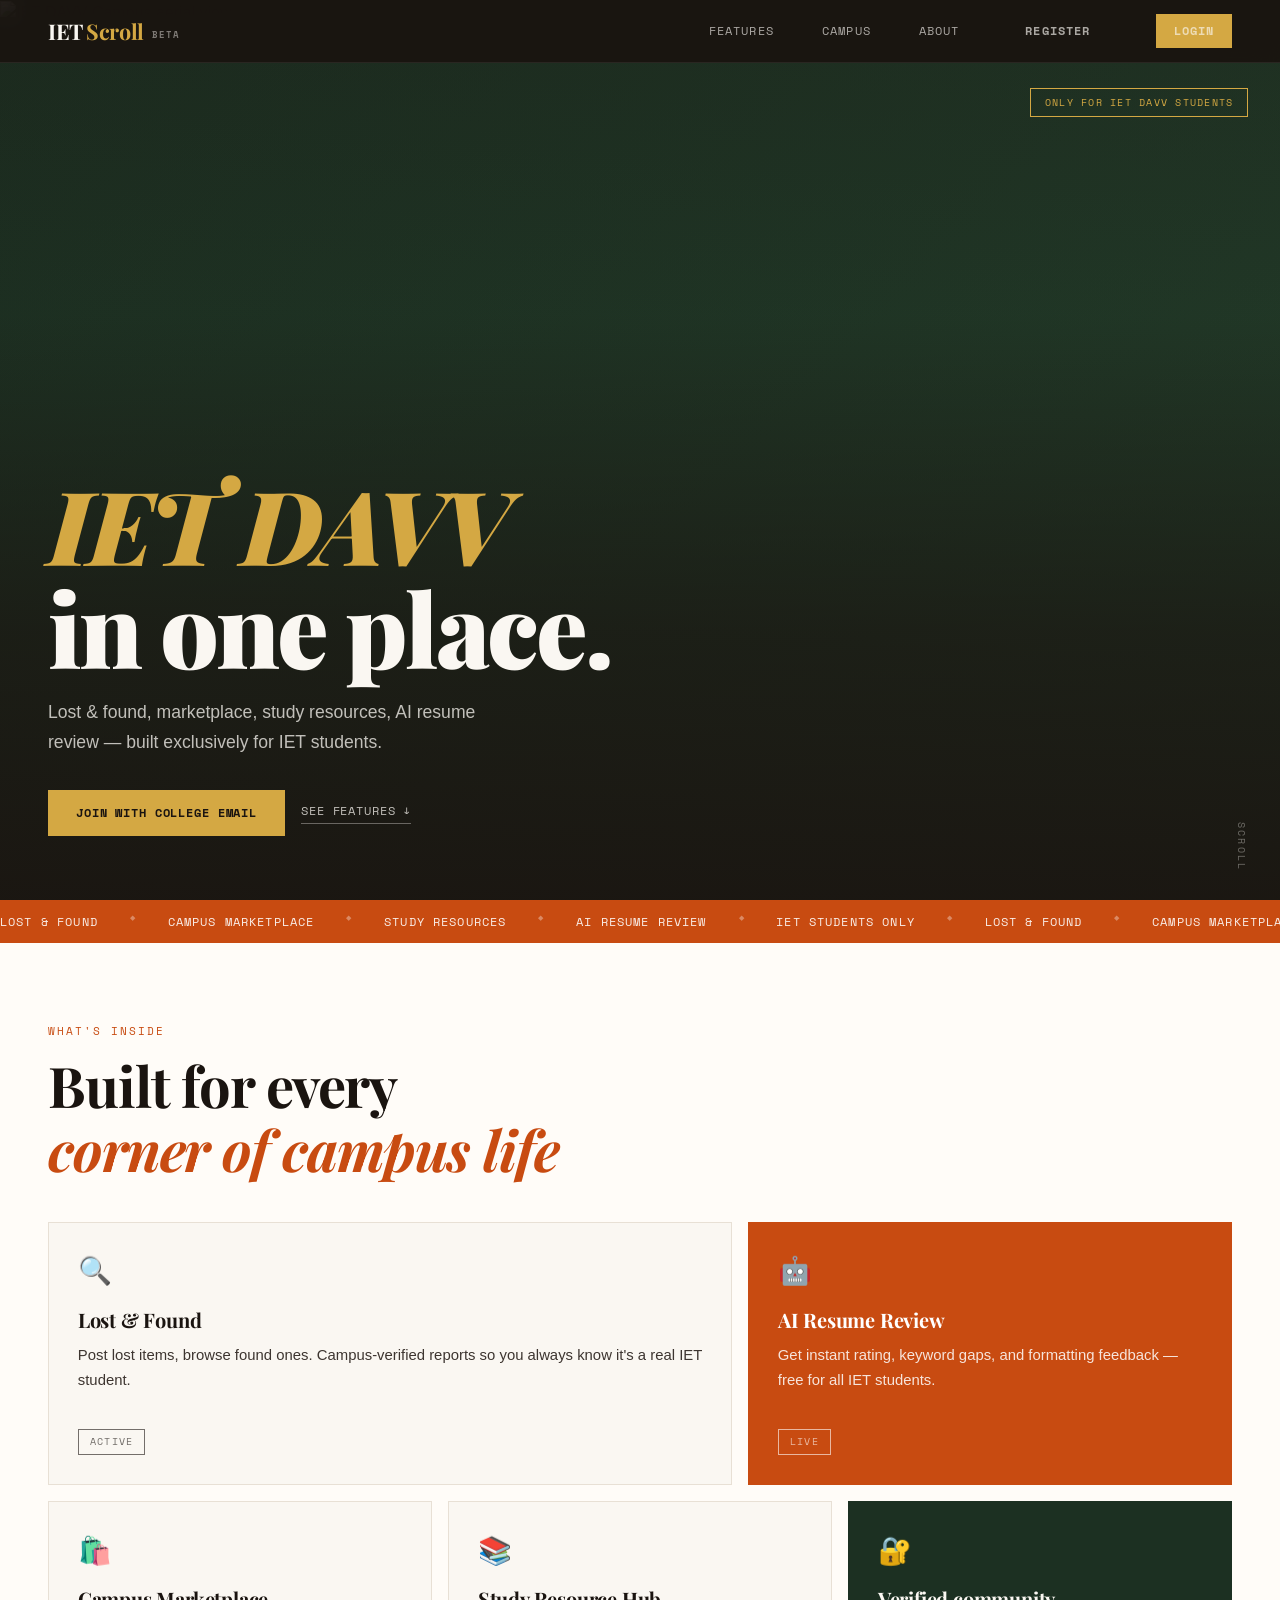
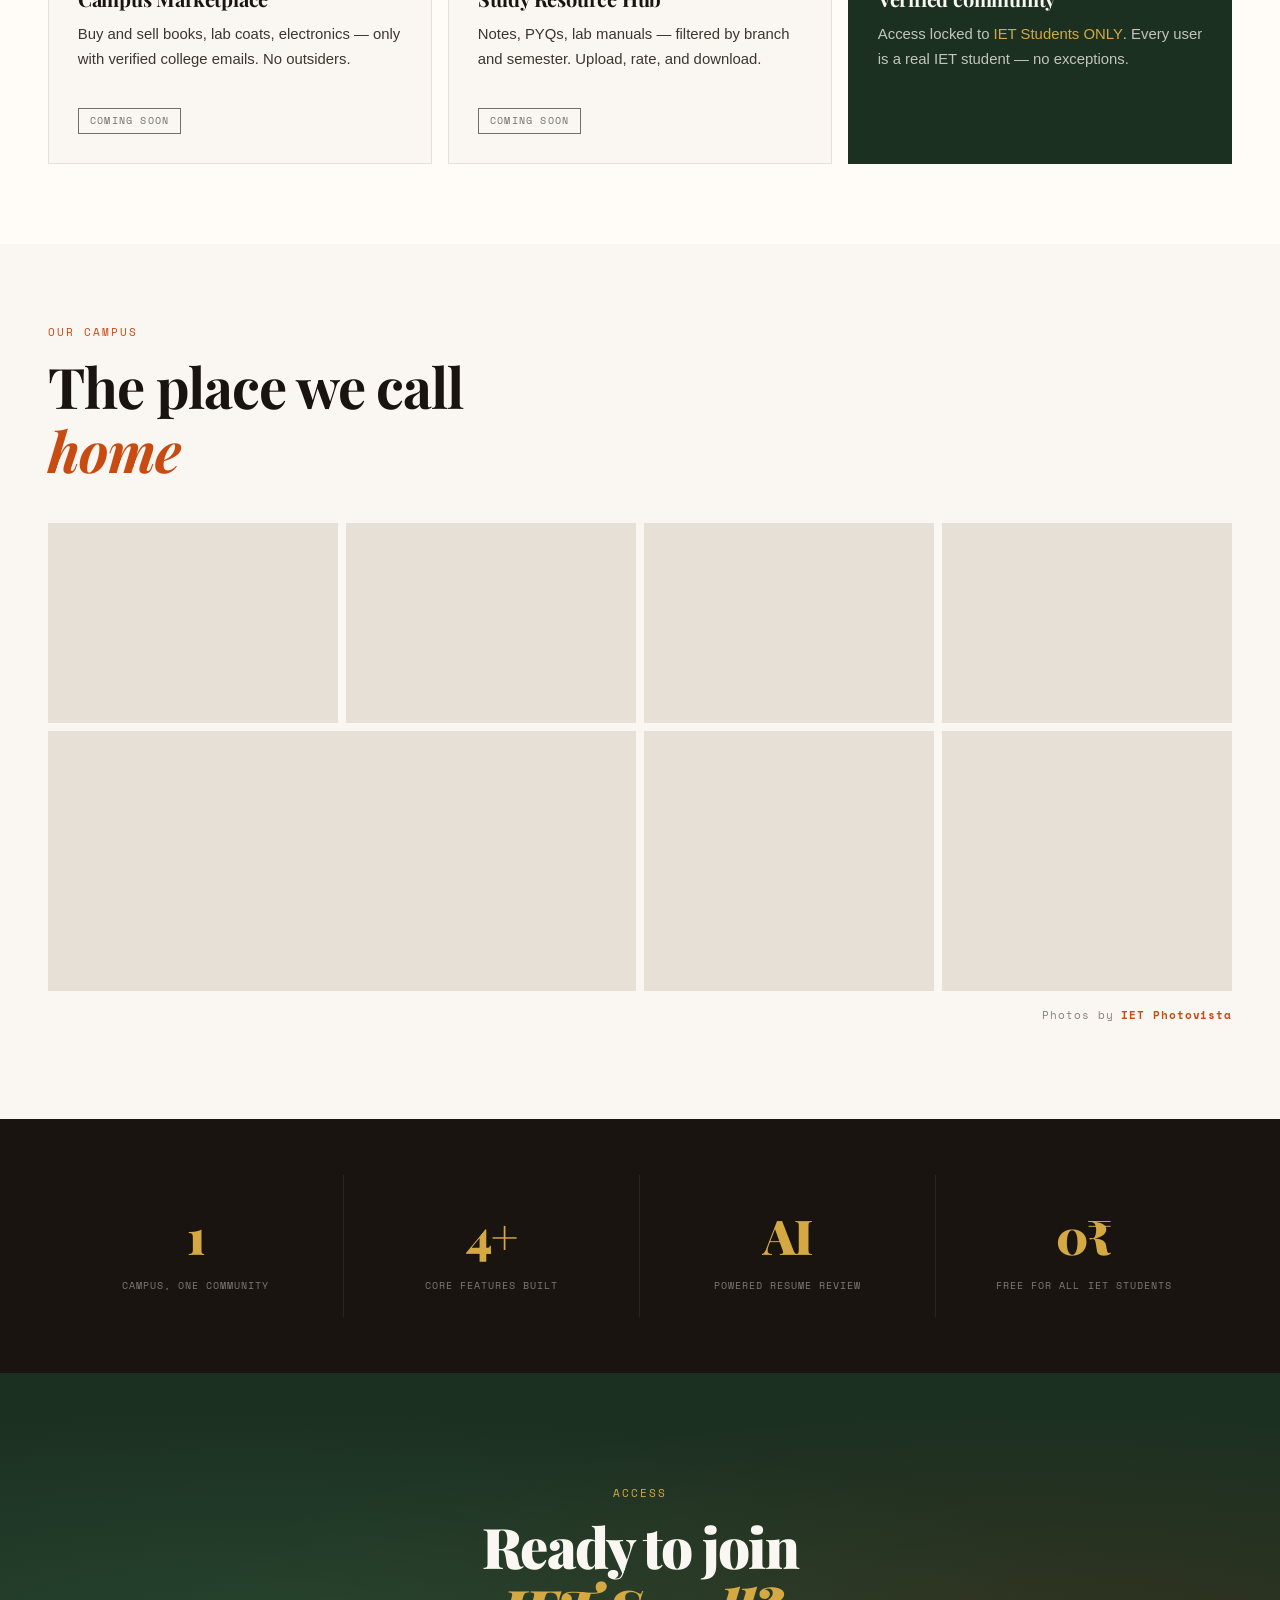
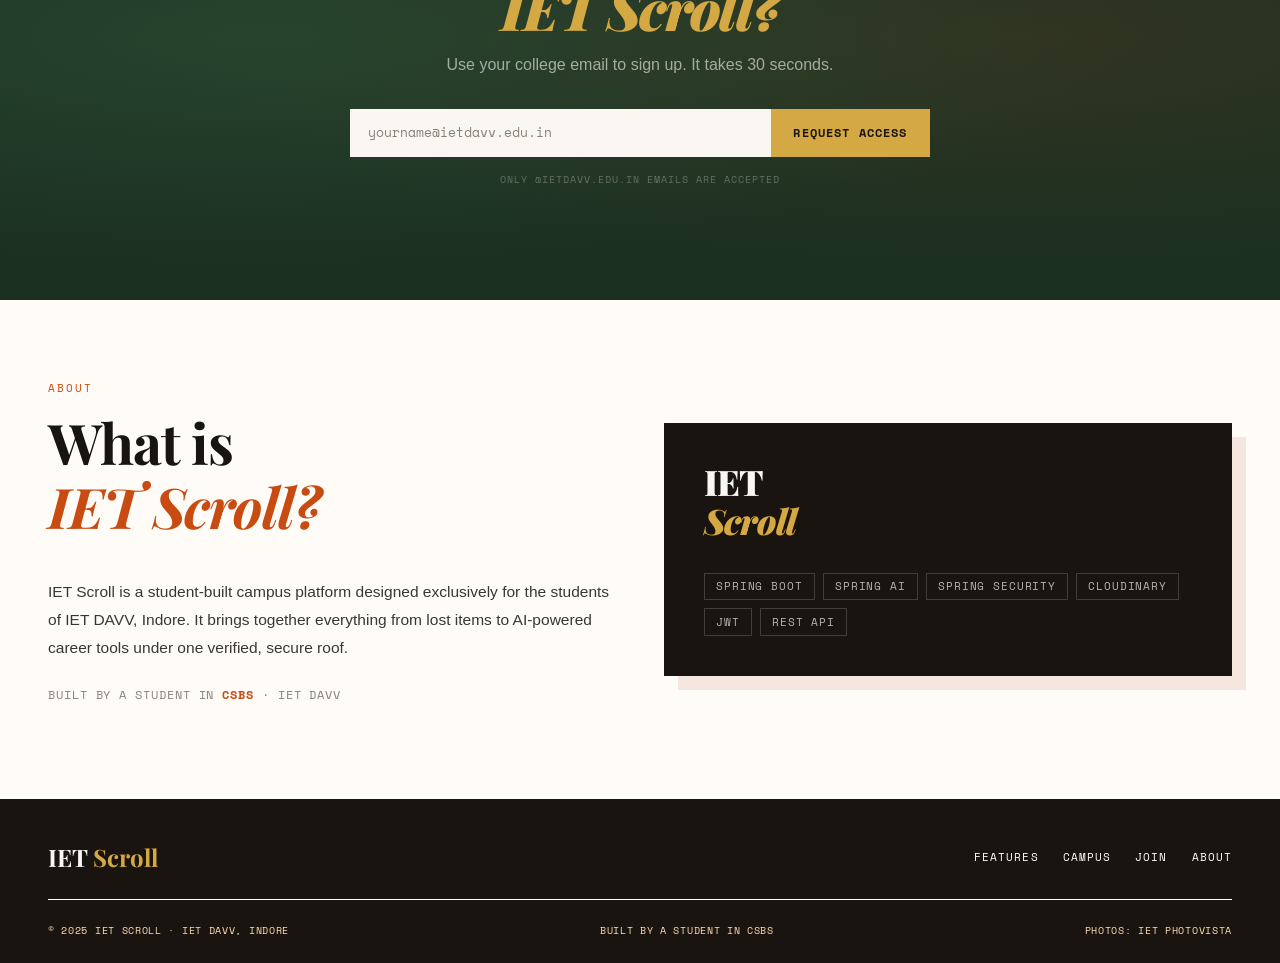
==== src/main/resources/static/index.html @ df271991 "html css added along with couple of features for lost item" ====
<!DOCTYPE html>
<html lang="en">

<head>
	<meta charset="UTF-8" />
	<meta name="viewport" content="width=device-width, initial-scale=1.0" />
	<title>IET Scroll — IET DAVV</title>
	<link href="https://cdn.jsdelivr.net/npm/bootstrap@5.3.3/dist/css/bootstrap.min.css" rel="stylesheet" />
	<link rel="stylesheet" href="style.css" />
	<link
		href="https://fonts.googleapis.com/css2?family=Playfair+Display:ital,wght@0,400;0,700;0,900;1,400&family=DM+Sans:wght@300;400;500&family=Space+Mono:wght@400;700&display=swap"
		rel="stylesheet" />
</head>

<body>

	<!-- NAV -->
	<nav class="main-nav navbar navbar-expand-lg fixed-top">
		<div class="container-fluid px-3 px-md-5">

			<div class="main-nav-logo">IET <span>Scroll</span> <small>BETA</small></div>

			<button class="navbar-toggler main-nav-toggler ms-auto" type="button" data-bs-toggle="collapse"
				data-bs-target="#navMenu" aria-expanded="false" aria-label="Toggle navigation">
				<span></span><span></span><span></span>
			</button>

			<div class="collapse navbar-collapse" id="navMenu">
				<div
					class="main-nav-links ms-auto d-flex flex-column flex-lg-row align-items-start align-items-lg-center gap-3 gap-lg-5 py-3 py-lg-0">
					<a href="#features">Features</a>
					<a href="#campus">Campus</a>
					<a href="#about">About</a>
					<a href="register.html" target="_blank" class="main-nav-cta-signup mt-2 mt-lg-0">Register</a>
					<a href="login.html" target="_self" class="main-nav-cta-login mt-2 mt-lg-0">Login</a>
				</div>
			</div>

		</div>
	</nav>

	<!-- HERO -->
	<section class="hero-section">
		<div class="hero-bg">
			<img src="https://res.cloudinary.com/dh62nngtk/image/upload/v1775990291/WhatsApp_Image_2026-04-12_at_4.02.53_PM_nr5lwj.jpg"
				alt="IET DAVV Campus aerial view" class="hero-bg-img" />
			<div class="hero-overlay"></div>
		</div>

		<div class="hero-badge d-none d-md-flex">Only for IET DAVV Students</div>

		<div class="container-fluid px-3 px-md-5 hero-inner">
			<div class="row">
				<div class="col-12 col-lg-9 col-xl-7">
					<div class="hero-badge-mobile d-flex d-md-none mb-3">IET DAVV Student</div>
					<h1 class="hero-title">
						<em>IET DAVV</em><br />
						in one place.
					</h1>
					<p class="hero-sub">Lost &amp; found, marketplace, study resources, AI resume review — built
						exclusively for IET students.</p>
					<div class="hero-actions d-flex flex-wrap gap-3">
						<a href="#join" class="btn-primary-custom">Join with college email</a>
						<a href="#features" class="btn-ghost-custom">See features ↓</a>
					</div>
				</div>
			</div>
		</div>

		<div class="hero-scroll-hint d-none d-lg-block">scroll</div>
	</section>

	<!-- MARQUEE -->
	<div class="marquee-wrap">
		<div class="marquee-track">
			<span>Lost &amp; Found</span><span class="dot">◆</span>
			<span>Campus Marketplace</span><span class="dot">◆</span>
			<span>Study Resources</span><span class="dot">◆</span>
			<span>AI Resume Review</span><span class="dot">◆</span>
			<span>IET Students ONLY</span><span class="dot">◆</span>
			<span>Lost &amp; Found</span><span class="dot">◆</span>
			<span>Campus Marketplace</span><span class="dot">◆</span>
			<span>Study Resources</span><span class="dot">◆</span>
			<span>AI Resume Review</span><span class="dot">◆</span>
			<span>IET Students ONLY</span><span class="dot">◆</span>
		</div>
	</div>

	<!-- FEATURES -->
	<section class="features-section" id="features">
		<div class="container-fluid px-3 px-md-5">
			<div class="section-label">What's inside</div>
			<h2 class="section-title">Built for every<br /><em>corner of campus life</em></h2>

			<div class="row g-3">

				<div class="col-12 col-md-7">
					<div class="feat-card h-100">
						<div class="feat-icon">🔍</div>
						<h3>Lost &amp; Found</h3>
						<p>Post lost items, browse found ones. Campus-verified reports so you always know it's a real
							IET student.</p>
						<div class="feat-tag">Active</div>
					</div>
				</div>

				<div class="col-12 col-md-5">
					<div class="feat-card feat-accent h-100">
						<div class="feat-icon">🤖</div>
						<h3>AI Resume Review</h3>
						<p>Get instant rating, keyword gaps, and formatting feedback — free for all IET students.</p>
						<div class="feat-tag">Live</div>
					</div>
				</div>

				<div class="col-12 col-sm-6 col-lg-4">
					<div class="feat-card h-100">
						<div class="feat-icon">🛍️</div>
						<h3>Campus Marketplace</h3>
						<p>Buy and sell books, lab coats, electronics — only with verified college emails. No outsiders.
						</p>
						<div class="feat-tag">Coming soon</div>
					</div>
				</div>

				<div class="col-12 col-sm-6 col-lg-4">
					<div class="feat-card h-100">
						<div class="feat-icon">📚</div>
						<h3>Study Resource Hub</h3>
						<p>Notes, PYQs, lab manuals — filtered by branch and semester. Upload, rate, and download.</p>
						<div class="feat-tag">Coming soon</div>
					</div>
				</div>

				<div class="col-12 col-lg-4">
					<div class="feat-card feat-dark h-100">
						<div class="feat-icon">🔐</div>
						<h3>Verified community</h3>
						<p>Access locked to <strong>IET Students ONLY</strong>. Every user is a real IET student — no
							exceptions.</p>
					</div>
				</div>

			</div>
		</div>
	</section>

	<section class="campus-section" id="campus">
		<div class="container-fluid px-3 px-md-5">
			<div class="section-label">Our campus</div>
			<h2 class="section-title">The place we call<br /><em>home</em></h2>

			<div class="row g-2">
				<div class="col-6 col-md-3">
					<div class="campus-img"
						style="background-image: url('https://res.cloudinary.com/dh62nngtk/image/upload/v1775990292/WhatsApp_Image_2026-04-12_at_4.02.54_PM_1_ze7ak6.jpg');">
					</div>
				</div>
				<div class="col-6 col-md-3">
					<div class="campus-img"
						style="background-image: url('https://res.cloudinary.com/dh62nngtk/image/upload/v1775990284/WhatsApp_Image_2026-04-08_at_11.43.15_PM_2_n2kllp.jpg');">
					</div>
				</div>
				<div class="col-6 col-md-3">
					<div class="campus-img"
						style="background-image: url('https://res.cloudinary.com/dh62nngtk/image/upload/v1775990279/WhatsApp_Image_2026-04-08_at_11.43.12_PM_bpvj3o.jpg');">
					</div>
				</div>
				<div class="col-6 col-md-3">
					<div class="campus-img"
						style="background-image: url('https://res.cloudinary.com/dh62nngtk/image/upload/v1775990287/WhatsApp_Image_2026-04-12_at_4.00.59_PM_meii9u.jpg');">
					</div>
				</div>
				<div class="col-12 col-md-6">
					<div class="campus-img campus-tall"
						style="background-image: url('https://res.cloudinary.com/dh62nngtk/image/upload/v1775990293/WhatsApp_Image_2026-04-12_at_4.02.54_PM_yiaz7s.jpg');">
					</div>
				</div>
				<div class="col-6 col-md-3">
					<div class="campus-img campus-tall"
						style="background-image: url('https://res.cloudinary.com/dh62nngtk/image/upload/v1775990282/WhatsApp_Image_2026-04-08_at_11.43.14_PM_3_ajiazb.jpg');">
					</div>
				</div>
				<div class="col-6 col-md-3">
					<div class="campus-img campus-tall"
						style="background-image: url('https://res.cloudinary.com/dh62nngtk/image/upload/v1775990286/WhatsApp_Image_2026-04-08_at_11.43.15_PM_1_yrylu4.jpg');">
					</div>
				</div>
			</div>

			<p class="campus-credit mt-3">Photos by <strong>IET Photovista</strong></p>
		</div>
	</section>

	<!-- STATS -->
	<section class="stats-section">
		<div class="container-fluid px-3 px-md-5">
			<div class="row g-0 text-center">
				<div class="col-6 col-md-3">
					<div class="stat-item">
						<div class="stat-num">1</div>
						<div class="stat-label">Campus, one community</div>
					</div>
				</div>
				<div class="col-6 col-md-3">
					<div class="stat-item">
						<div class="stat-num">4+</div>
						<div class="stat-label">Core features built</div>
					</div>
				</div>
				<div class="col-6 col-md-3">
					<div class="stat-item">
						<div class="stat-num">AI</div>
						<div class="stat-label">Powered resume review</div>
					</div>
				</div>
				<div class="col-6 col-md-3">
					<div class="stat-item">
						<div class="stat-num">0₹</div>
						<div class="stat-label">Free for all IET students</div>
					</div>
				</div>
			</div>
		</div>
	</section>

	<!-- JOIN CTA -->
	<section class="join-section" id="join">
		<div class="join-bg"></div>
		<div class="container-fluid px-3 px-md-5 position-relative" style="z-index:2;">
			<div class="row justify-content-center text-center">
				<div class="col-12 col-md-9 col-lg-6">
					<div class="section-label light">Access</div>
					<h2 class="join-title">Ready to join<br /><em>IET Scroll?</em></h2>
					<p class="join-sub">Use your college email to sign up. It takes 30 seconds.</p>
					<div class="join-form d-flex flex-column flex-sm-row">
						<input type="email" placeholder="yourname@ietdavv.edu.in" class="join-input" />
						<button type="button" class="join-btn">Request Access</button>
					</div>
					<span class="join-note d-block mt-3">Only @ietdavv.edu.in emails are accepted</span>
				</div>
			</div>
		</div>
	</section>

	<!-- ABOUT -->
	<section class="about-section" id="about">
		<div class="container-fluid px-3 px-md-5">
			<div class="row g-4 g-lg-5 align-items-center">

				<div class="col-12 col-lg-6">
					<div class="section-label">About</div>
					<h2 class="section-title">What is<br /><em>IET Scroll?</em></h2>
					<p class="about-para">IET Scroll is a student-built campus platform designed exclusively for the
						students of IET DAVV, Indore. It brings together everything from lost items to AI-powered career
						tools under one verified, secure roof.</p>
					<p class="about-credit-text">Built by a student in <strong>CSBS</strong> · IET DAVV</p>
				</div>

				<div class="col-12 col-lg-6">
					<div class="about-card-wrap">
						<div class="about-card-inner">
							<div class="about-logo-text">IET<br /><span>Scroll</span></div>
							<div class="about-stack">
								<span>Spring Boot</span>
								<span>Spring AI</span>
								<span>Spring Security</span>
								<span>Cloudinary</span>
								<span>JWT</span>
								<span>REST API</span>
							</div>
						</div>
					</div>
				</div>

			</div>
		</div>
	</section>

	<!-- FOOTER -->
	<footer class="site-footer">
		<div class="container-fluid px-3 px-md-5">
			<div
				class="footer-top d-flex flex-column flex-md-row justify-content-between align-items-start align-items-md-center gap-3 pb-4 mb-4">
				<div class="footer-logo-text">IET <span>Scroll</span></div>
				<div class="footer-links d-flex flex-wrap gap-3 gap-md-4">
					<a href="#features">Features</a>
					<a href="#campus">Campus</a>
					<a href="#join">Join</a>
					<a href="#about">About</a>
				</div>
			</div>
			<div class="footer-bottom d-flex flex-column flex-sm-row justify-content-between flex-wrap gap-2">
				<span>© 2025 IET Scroll · IET DAVV, Indore</span>
				<span>Built by a student in CSBS</span>
				<span>Photos: IET Photovista</span>
			</div>
		</div>
	</footer>

	<script src="https://cdn.jsdelivr.net/npm/bootstrap@5.3.3/dist/js/bootstrap.bundle.min.js"></script>
</body>

</html>
---- src/main/resources/static/style.css ----
:root {
  --cream:       #FAF7F2;
  --warm-white:  #FFFCF8;
  --ink:         #1A1410;
  --ink-soft:    #3D3530;
  --accent:      #C84B11;
  --accent-light:#F5E6DF;
  --accent-gold: #D4A843;
  --green-dark:  #1C3022;
  --green-mid:   #2E5438;
  --muted:       #8A7F78;
  --border:      #E8E0D5;

  --font-display: 'Playfair Display', Georgia, serif;
  --font-body:    'DM Sans', sans-serif;
  --font-mono:    'Space Mono', monospace;
}

*, *::before, *::after { box-sizing: border-box; margin: 0; padding: 0; }
html { scroll-behavior: smooth; }

body {
  font-family: var(--font-body);
  background: var(--cream);
  color: var(--ink);
  overflow-x: hidden;
}

.main-nav {
  background: rgba(26, 20, 16, 0.92) !important;
  backdrop-filter: blur(14px);
  border-bottom: 1px solid rgba(255,255,255,0.07);
  padding-top: 0.9rem;
  padding-bottom: 0.9rem;
}

.main-nav-logo {
  font-family: var(--font-display);
  font-size: 1.35rem;
  font-weight: 700;
  color: var(--cream);
  letter-spacing: -0.02em;
  white-space: nowrap;
}

.main-nav-logo span  { color: var(--accent-gold); }
.main-nav-logo small {
  font-family: var(--font-mono);
  font-size: 0.55rem;
  letter-spacing: 0.12em;
  color: rgba(250,247,242,0.45);
  vertical-align: middle;
  margin-left: 4px;
}

/* hamburger custom lines */
.main-nav-toggler {
  border: 1px solid rgba(255,255,255,0.25);
  padding: 6px 10px;
  background: transparent;
  display: flex;
  flex-direction: column;
  gap: 5px;
  cursor: pointer;
}
.main-nav-toggler span {
  display: block;
  width: 22px;
  height: 2px;
  background: var(--cream);
  border-radius: 2px;
}

.main-nav-links a {
  font-family: var(--font-mono);
  font-size: 0.72rem;
  letter-spacing: 0.1em;
  text-transform: uppercase;
  color: rgba(250,247,242,0.65);
  text-decoration: none;
  transition: color 0.2s;
}
.main-nav-links a:hover { color: var(--cream); }

.main-nav-cta-login {
  font-family: var(--font-mono);
  font-size: 0.72rem;
  font-weight: 700;
  letter-spacing: 0.08em;
  text-transform: uppercase;
  color:var(--green-dark) ;
  background: var(--accent-gold);
  padding: 0.5rem 1.1rem;
  text-decoration: none;
  transition: background 0.2s;
  white-space: nowrap;
}
.main-nav-cta-signup {
  font-family: var(--font-mono);
  font-size: 0.72rem;
  font-weight: 700;
  letter-spacing: 0.08em;
  text-transform: uppercase;
  color: var(--ink) ;
  padding: 0.5rem 1.1rem;
  text-decoration: none;
  transition: background 0.2s;
  white-space: nowrap;
}
.main-nav-cta:hover { background: #e8ba55; }

/* mobile nav dropdown bg */
@media (max-width: 991px) {
  .navbar-collapse {
    background: rgba(20, 15, 12, 0.97);
    padding: 0.5rem 1rem 1rem;
    border-top: 1px solid rgba(255,255,255,0.06);
    margin-top: 0.5rem;
  }
}


.hero-section {
  position: relative;
  min-height: 100vh;
  display: flex;
  flex-direction: column;
  justify-content: flex-end;
  overflow: hidden;
}

.hero-bg {
  position: absolute;
  inset: 0;
  z-index: 0;
}

.hero-bg-img {
  width: 100%;
  height: 100%;
  object-fit: cover;
  object-position: center;
  filter: saturate(0.75);
}

.hero-overlay {
  position: absolute;
  inset: 0;
  background: linear-gradient(
    to bottom,
    rgba(26,20,16,0.25) 0%,
    rgba(26,20,16,0.1)  35%,
    rgba(26,20,16,0.7)  70%,
    rgba(26,20,16,0.93) 100%
  );
}

.hero-badge {
  position: absolute;
  top: 5.5rem;
  right: 2rem;
  z-index: 2;
  font-family: var(--font-mono);
  font-size: 0.65rem;
  color: var(--accent-gold);
  border: 1px solid var(--accent-gold);
  padding: 0.35rem 0.85rem;
  letter-spacing: 0.12em;
  text-transform: uppercase;
  align-items: center;
}

.hero-badge-mobile {
  font-family: var(--font-mono);
  font-size: 0.62rem;
  color: var(--accent-gold);
  border: 1px solid var(--accent-gold);
  padding: 0.3rem 0.75rem;
  letter-spacing: 0.1em;
  text-transform: uppercase;
  width: fit-content;
}

.hero-inner {
  position: relative;
  z-index: 2;
  padding-bottom: 4rem;
  padding-top: 2rem;
}

.hero-title {
  font-family: var(--font-display);
  font-weight: 900;
  line-height: 1.0;
  color: var(--cream);
  letter-spacing: -0.03em;
  margin-bottom: 1.25rem;
  font-size: clamp(2.8rem, 8vw, 6.5rem);
}
.hero-title em { font-style: italic; color: var(--accent-gold); }

.hero-sub {
  font-size: clamp(0.9rem, 2vw, 1.1rem);
  color: rgba(250,247,242,0.75);
  line-height: 1.7;
  margin-bottom: 2rem;
  font-weight: 300;
  max-width: 480px;
}

.btn-primary-custom {
  font-family: var(--font-mono);
  font-size: 0.78rem;
  font-weight: 700;
  letter-spacing: 0.07em;
  text-transform: uppercase;
  color: var(--ink);
  background: var(--accent-gold);
  padding: 0.85rem 1.75rem;
  text-decoration: none;
  transition: background 0.2s, transform 0.15s;
  display: inline-block;
}
.btn-primary-custom:hover { background: #e8ba55; transform: translateY(-2px); color: var(--ink); }

.btn-ghost-custom {
  font-family: var(--font-mono);
  font-size: 0.78rem;
  letter-spacing: 0.07em;
  text-transform: uppercase;
  color: rgba(250,247,242,0.75);
  text-decoration: none;
  border-bottom: 1px solid rgba(250,247,242,0.35);
  padding-bottom: 2px;
  transition: color 0.2s;
  align-self: center;
}
.btn-ghost-custom:hover { color: var(--cream); }

.hero-scroll-hint {
  position: absolute;
  bottom: 1.8rem;
  right: 2rem;
  z-index: 2;
  font-family: var(--font-mono);
  font-size: 0.62rem;
  letter-spacing: 0.22em;
  text-transform: uppercase;
  color: rgba(250,247,242,0.38);
  writing-mode: vertical-rl;
  animation: pulse 2.2s ease-in-out infinite;
}

.marquee-wrap {
  background: var(--accent);
  padding: 0.8rem 0;
  overflow: hidden;
}

.marquee-track {
  display: flex;
  gap: 2rem;
  white-space: nowrap;
  animation: marquee 28s linear infinite;
  width: max-content;
}

.marquee-track span {
  font-family: var(--font-mono);
  font-size: 0.72rem;
  letter-spacing: 0.1em;
  text-transform: uppercase;
  color: rgba(255,255,255,0.9);
}

.marquee-track .dot {
  color: rgba(255,255,255,0.35);
  font-size: 0.45rem;
}

/* =============================================
   SECTION COMMONS
   ============================================= */

.section-label {
  font-family: var(--font-mono);
  font-size: 0.68rem;
  letter-spacing: 0.18em;
  text-transform: uppercase;
  color: var(--accent);
  margin-bottom: 0.85rem;
}
.section-label.light { color: var(--accent-gold); }

.section-title {
  font-family: var(--font-display);
  font-size: clamp(2rem, 4.5vw, 3.5rem);
  font-weight: 700;
  line-height: 1.15;
  letter-spacing: -0.02em;
  color: var(--ink);
  margin-bottom: 2.5rem;
}
.section-title em { font-style: italic; color: var(--accent); }

/* =============================================
   FEATURES
   ============================================= */

.features-section {
  padding: 5rem 0;
  background: var(--warm-white);
}

.feat-card {
  background: var(--cream);
  border: 1px solid var(--border);
  padding: 1.8rem;
  transition: transform 0.25s ease, box-shadow 0.25s ease;
}
.feat-card:hover {
  transform: translateY(-4px);
  box-shadow: 0 14px 36px rgba(26,20,16,0.1);
}

.feat-card.feat-accent {
  background: var(--accent);
  border-color: var(--accent);
  color: white;
}
.feat-card.feat-accent p { color: rgba(255,255,255,0.85); }

.feat-card.feat-dark {
  background: var(--green-dark);
  border-color: var(--green-dark);
  color: var(--cream);
}
.feat-card.feat-dark p    { color: rgba(250,247,242,0.75); }
.feat-card.feat-dark strong { color: var(--accent-gold); }

.feat-icon  { font-size: 1.7rem; margin-bottom: 1rem; display: block; }
.feat-card h3 {
  font-family: var(--font-display);
  font-size: 1.25rem;
  font-weight: 700;
  margin-bottom: 0.65rem;
  letter-spacing: -0.01em;
}
.feat-card p {
  font-size: 0.93rem;
  color: var(--ink-soft);
  line-height: 1.7;
  font-weight: 300;
}

.feat-tag {
  margin-top: 1.25rem;
  display: inline-block;
  font-family: var(--font-mono);
  font-size: 0.62rem;
  letter-spacing: 0.12em;
  text-transform: uppercase;
  padding: 0.28rem 0.7rem;
  border: 1px solid currentColor;
  opacity: 0.6;
}

/* =============================================
   CAMPUS GALLERY
   ============================================= */

.campus-section {
  padding: 5rem 0;
  background: var(--cream);
}

.campus-img {
  background-size: cover;
  background-position: center;
  background-color: var(--border);
  height: 200px;
  transition: filter 0.35s ease, transform 0.35s ease;
  filter: saturate(0.82);
}
.campus-img:hover {
  filter: saturate(1.1);
  transform: scale(1.02);
  position: relative;
  z-index: 2;
}

/* taller slots for the second row */
.campus-img.campus-tall { height: 260px; }

@media (max-width: 575px) {
  .campus-img        { height: 160px; }
  .campus-img.campus-tall { height: 200px; }
}

.campus-credit {
  font-family: var(--font-mono);
  font-size: 0.7rem;
  letter-spacing: 0.08em;
  color: var(--muted);
  text-align: right;
}
.campus-credit strong { color: var(--accent); }

/* =============================================
   STATS
   ============================================= */

.stats-section {
  background: var(--ink);
  padding: 3.5rem 0;
}

.stat-item {
  padding: 1.5rem 1rem;
  border-right: 1px solid rgba(255,255,255,0.08);
}

/* remove right border on last of each visual row */
.col-6:nth-child(2n) .stat-item  { border-right: none; }
@media (min-width: 768px) {
  .col-6:nth-child(2n) .stat-item  { border-right: 1px solid rgba(255,255,255,0.08); }
  .col-md-3:last-child .stat-item  { border-right: none; }
}

.stat-num {
  font-family: var(--font-display);
  font-size: clamp(2rem, 5vw, 3rem);
  font-weight: 900;
  color: var(--accent-gold);
  letter-spacing: -0.03em;
  margin-bottom: 0.4rem;
}
.stat-label {
  font-family: var(--font-mono);
  font-size: 0.65rem;
  letter-spacing: 0.1em;
  text-transform: uppercase;
  color: rgba(250,247,242,0.45);
}

/* =============================================
   JOIN CTA
   ============================================= */

.join-section {
  position: relative;
  padding: 7rem 0;
  background: var(--green-dark);
  overflow: hidden;
}

.join-bg {
  position: absolute;
  inset: 0;
  background:
    radial-gradient(ellipse at 20% 50%, rgba(46,84,56,0.55) 0%, transparent 60%),
    radial-gradient(ellipse at 80% 50%, rgba(200,75,17,0.12) 0%, transparent 60%);
}

.join-title {
  font-family: var(--font-display);
  font-size: clamp(2.2rem, 5vw, 3.5rem);
  font-weight: 900;
  color: var(--cream);
  line-height: 1.1;
  letter-spacing: -0.03em;
  margin-bottom: 0.9rem;
}
.join-title em { font-style: italic; color: var(--accent-gold); }

.join-sub {
  color: rgba(250,247,242,0.6);
  font-weight: 300;
  margin-bottom: 2rem;
  font-size: 1rem;
}

.join-form { width: 100%; }

.join-input {
  font-family: var(--font-mono);
  font-size: 0.8rem;
  color: var(--ink);
  background: var(--cream);
  border: none;
  padding: 0.9rem 1.1rem;
  outline: none;
  width: 100%;
  flex: 1;
}
.join-input::placeholder { color: var(--muted); }

.join-btn {
  font-family: var(--font-mono);
  font-size: 0.72rem;
  font-weight: 700;
  letter-spacing: 0.1em;
  text-transform: uppercase;
  color: var(--ink);
  background: var(--accent-gold);
  border: none;
  padding: 0.9rem 1.4rem;
  cursor: pointer;
  transition: background 0.2s;
  white-space: nowrap;
}
.join-btn:hover { background: #e8ba55; }

/* stack on mobile */
@media (max-width: 575px) {
  .join-input { border-bottom: 1px solid var(--border); }
}

.join-note {
  font-family: var(--font-mono);
  font-size: 0.62rem;
  letter-spacing: 0.1em;
  text-transform: uppercase;
  color: rgba(250,247,242,0.3);
}

/* =============================================
   ABOUT
   ============================================= */

.about-section {
  padding: 5rem 0;
  background: var(--warm-white);
}

.about-para {
  font-size: 0.97rem;
  color: var(--ink-soft);
  line-height: 1.8;
  font-weight: 300;
  margin-bottom: 0.75rem;
}

.about-credit-text {
  font-family: var(--font-mono);
  font-size: 0.72rem;
  letter-spacing: 0.08em;
  color: var(--muted);
  margin-top: 1.5rem;
  text-transform: uppercase;
}
.about-credit-text strong { color: var(--accent); }

.about-card-wrap {
  position: relative;
}
.about-card-wrap::before {
  content: '';
  position: absolute;
  top: 14px;
  left: 14px;
  right: -14px;
  bottom: -14px;
  background: var(--accent-light);
  z-index: 0;
}

.about-card-inner {
  position: relative;
  z-index: 1;
  background: var(--ink);
  padding: 2.5rem;
  display: flex;
  flex-direction: column;
  gap: 2rem;
}

.about-logo-text {
  font-family: var(--font-display);
  font-size: 2.2rem;
  font-weight: 900;
  color: var(--cream);
  letter-spacing: -0.03em;
  line-height: 1.1;
}
.about-logo-text span { color: var(--accent-gold); font-style: italic; }

.about-stack { display: flex; flex-wrap: wrap; gap: 0.5rem; }
.about-stack span {
  font-family: var(--font-mono);
  font-size: 0.67rem;
  letter-spacing: 0.08em;
  text-transform: uppercase;
  color: rgba(250,247,242,0.7);
  border: 1px solid rgba(250,247,242,0.18);
  padding: 0.3rem 0.7rem;
}


.site-footer {
  background: var(--ink);
  padding: 2.5rem 0 1.5rem;
}

.footer-top {
  border-bottom: 1px solid white;
}

.footer-logo-text {
  font-family: var(--font-display);
  font-size: 1.5rem;
  font-weight: 700;
  color: var(--cream);
}
.footer-logo-text span { color: var(--accent-gold); }

.footer-links a {
  font-family: var(--font-mono);
  font-size: 0.68rem;
  letter-spacing: 0.1em;
  text-transform: uppercase;
  color: white;
  text-decoration: none;
  transition: color 0.2s;
}
.footer-links a:hover { color: var(--cream); }

.footer-bottom span {
  font-family: var(--font-mono);
  font-size: 0.62rem;
  letter-spacing: 0.07em;
  text-transform: uppercase;
  color: navajowhite;
}

/* =============================================
   ANIMATIONS
   ============================================= */

@keyframes marquee {
  from { transform: translateX(0); }
  to   { transform: translateX(-50%); }
}

@keyframes pulse {
  0%, 100% { opacity: 0.35; }
  50%       { opacity: 0.85; }
}

body {
  margin: 0;
  font-family: 'Segoe UI', sans-serif;
  background: linear-gradient(135deg, #1c3022, #2e5438);
  color: #1a1410;
}

.container {
  height: 100vh;
  display: flex;
  justify-content: center;
  align-items: center;
}

.card {
  background: #fff;
  padding: 35px;
  width: 320px;
  border-radius: 12px;
  box-shadow: 0 15px 40px rgba(0,0,0,0.2);
  text-align: center;
}

/* Logo */
.logo {
  margin: 0;
  font-size: 26px;
  font-weight: bold;
}

.logo span {
  color: #C84B11;
}

/* Subtitle */
.subtitle {
  font-size: 14px;
  color: #666;
  margin-bottom: 20px;
}

/* Inputs */
.card input,
.card select {
  width: 100%;
  padding: 10px;
  margin: 8px 0;
  border: 1px solid #ddd;
  border-radius: 6px;
  outline: none;
}

/* Button */
.card button {
  width: 100%;
  padding: 10px;
  margin-top: 10px;
  background: #C84B11;
  color: white;
  border: none;
  border-radius: 6px;
  cursor: pointer;
  font-weight: bold;
}

.card button:hover {
  background: #a63d0d;
}

/* Switch link */
.switch {
  margin-top: 15px;
  font-size: 13px;
}

.switch a {
  color: #C84B11;
  text-decoration: none;
  font-weight: bold;
}
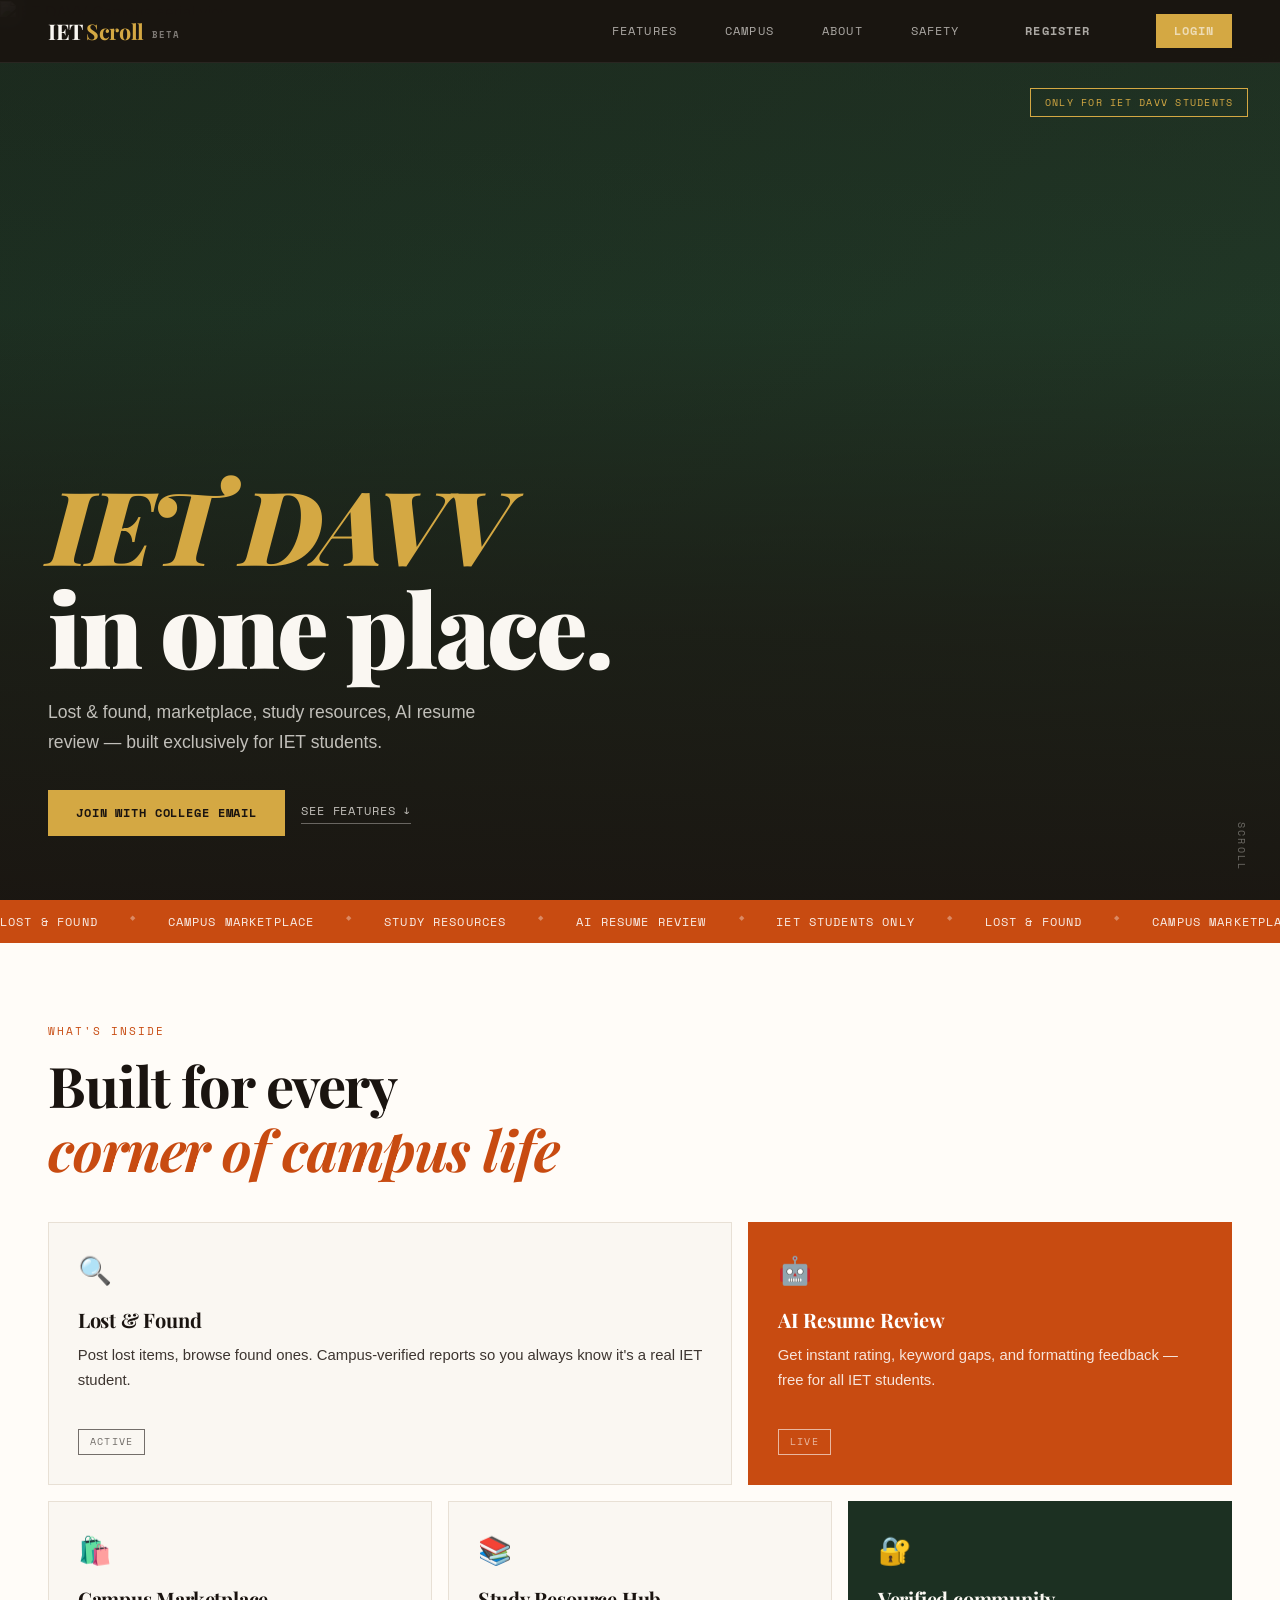
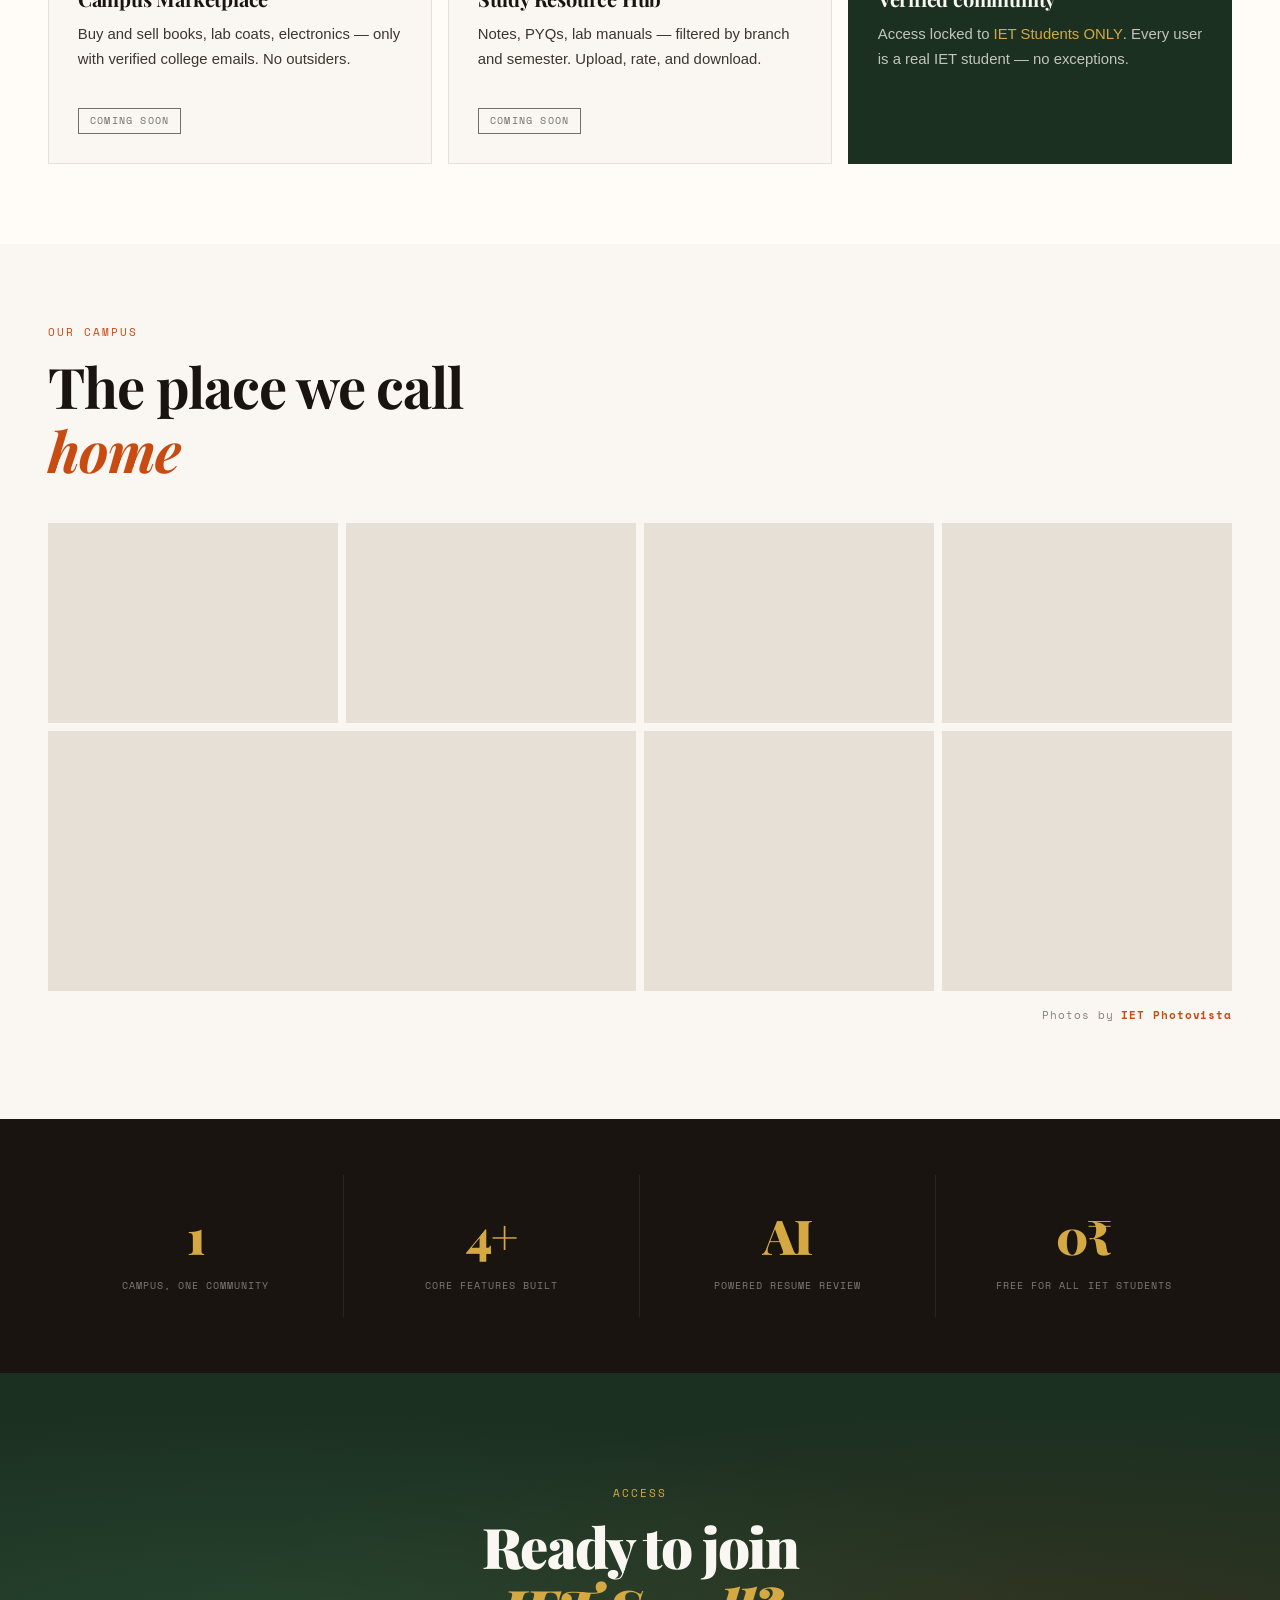
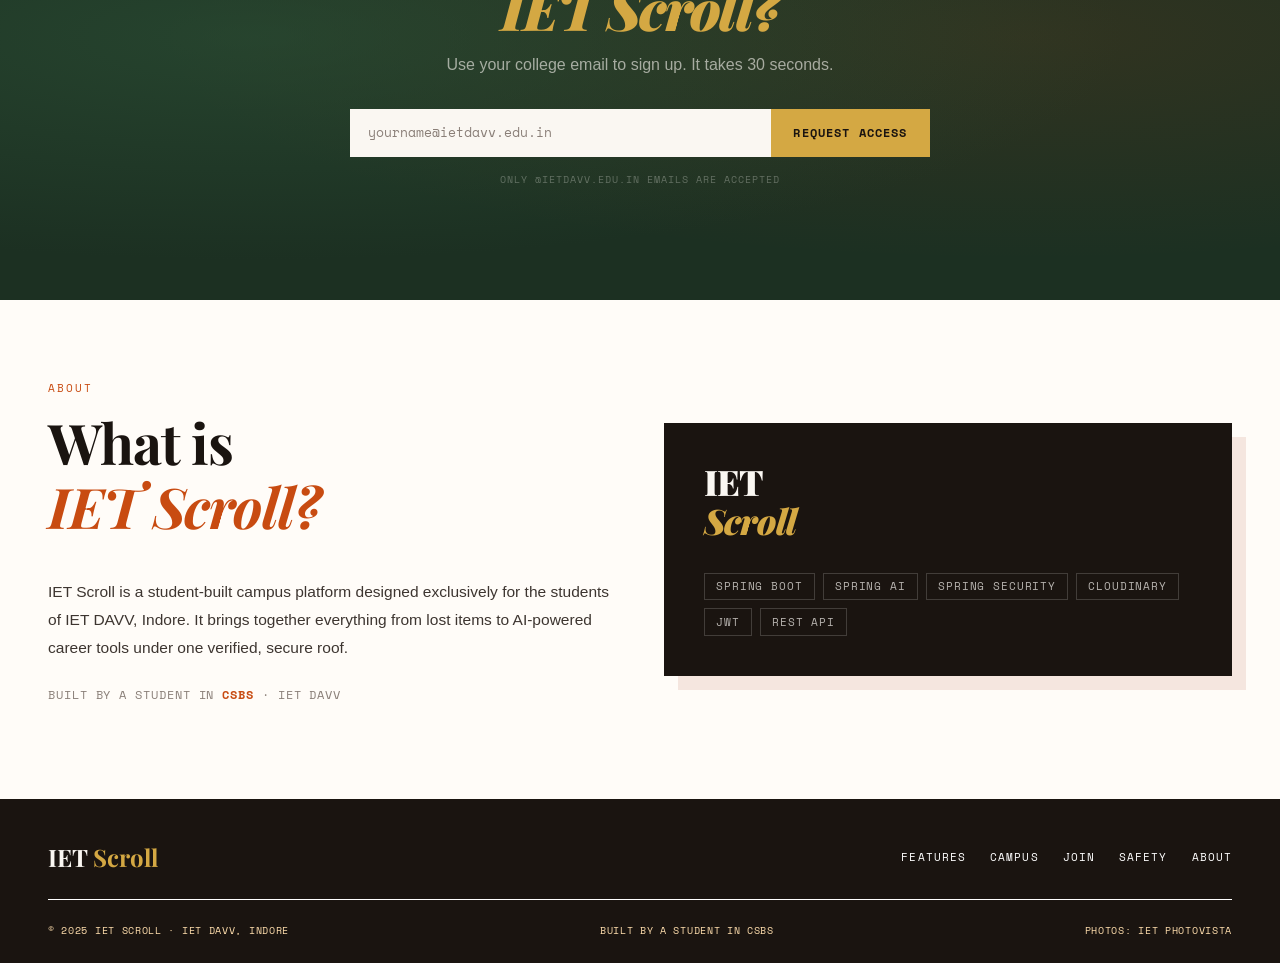
==== commit 5451a9dd: "join request service done" ====
--- a/src/main/resources/static/index.html
+++ b/src/main/resources/static/index.html
@@ -31,6 +31,7 @@
 					<a href="#features">Features</a>
 					<a href="#campus">Campus</a>
 					<a href="#about">About</a>
+					<a href="safety.html">Safety</a>
 					<a href="register.html" target="_blank" class="main-nav-cta-signup mt-2 mt-lg-0">Register</a>
 					<a href="login.html" target="_self" class="main-nav-cta-login mt-2 mt-lg-0">Login</a>
 				</div>
@@ -287,6 +288,7 @@
 					<a href="#features">Features</a>
 					<a href="#campus">Campus</a>
 					<a href="#join">Join</a>
+					<a href="safety.html">Safety</a>
 					<a href="#about">About</a>
 				</div>
 			</div>
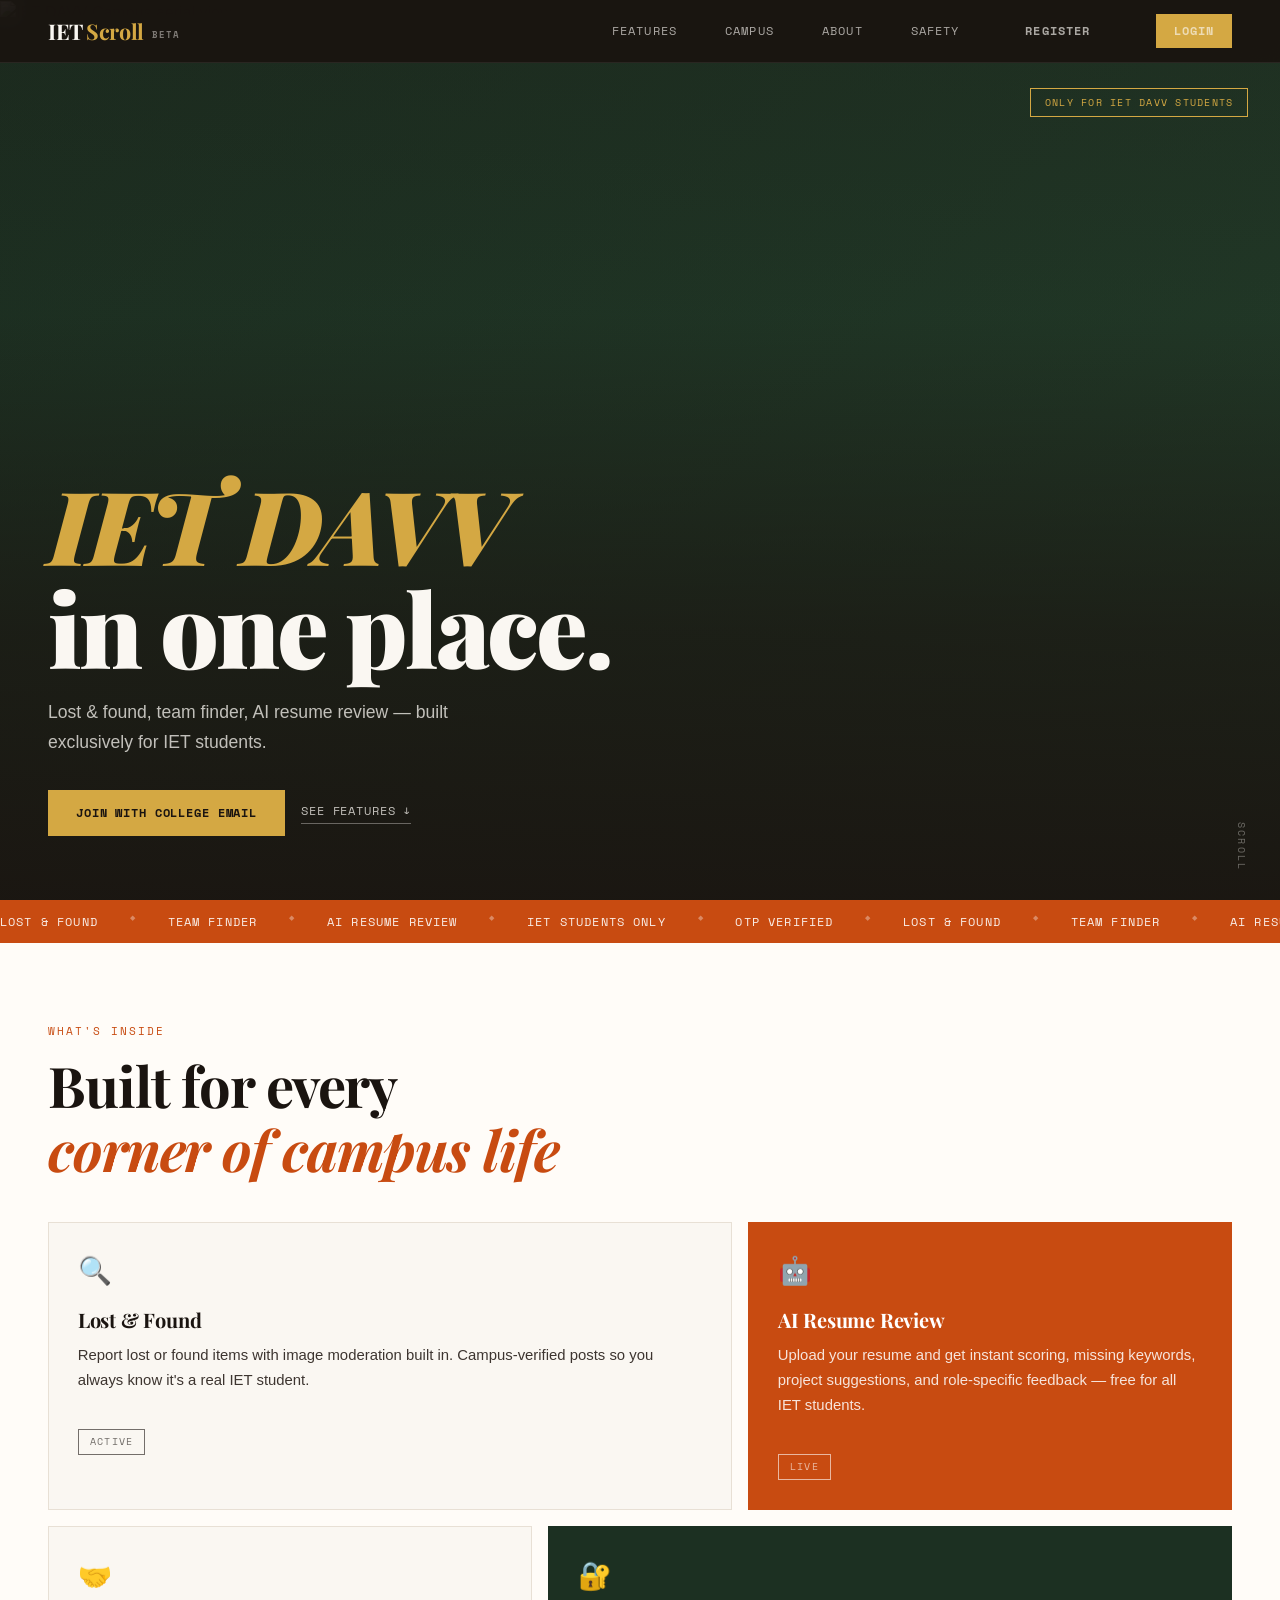
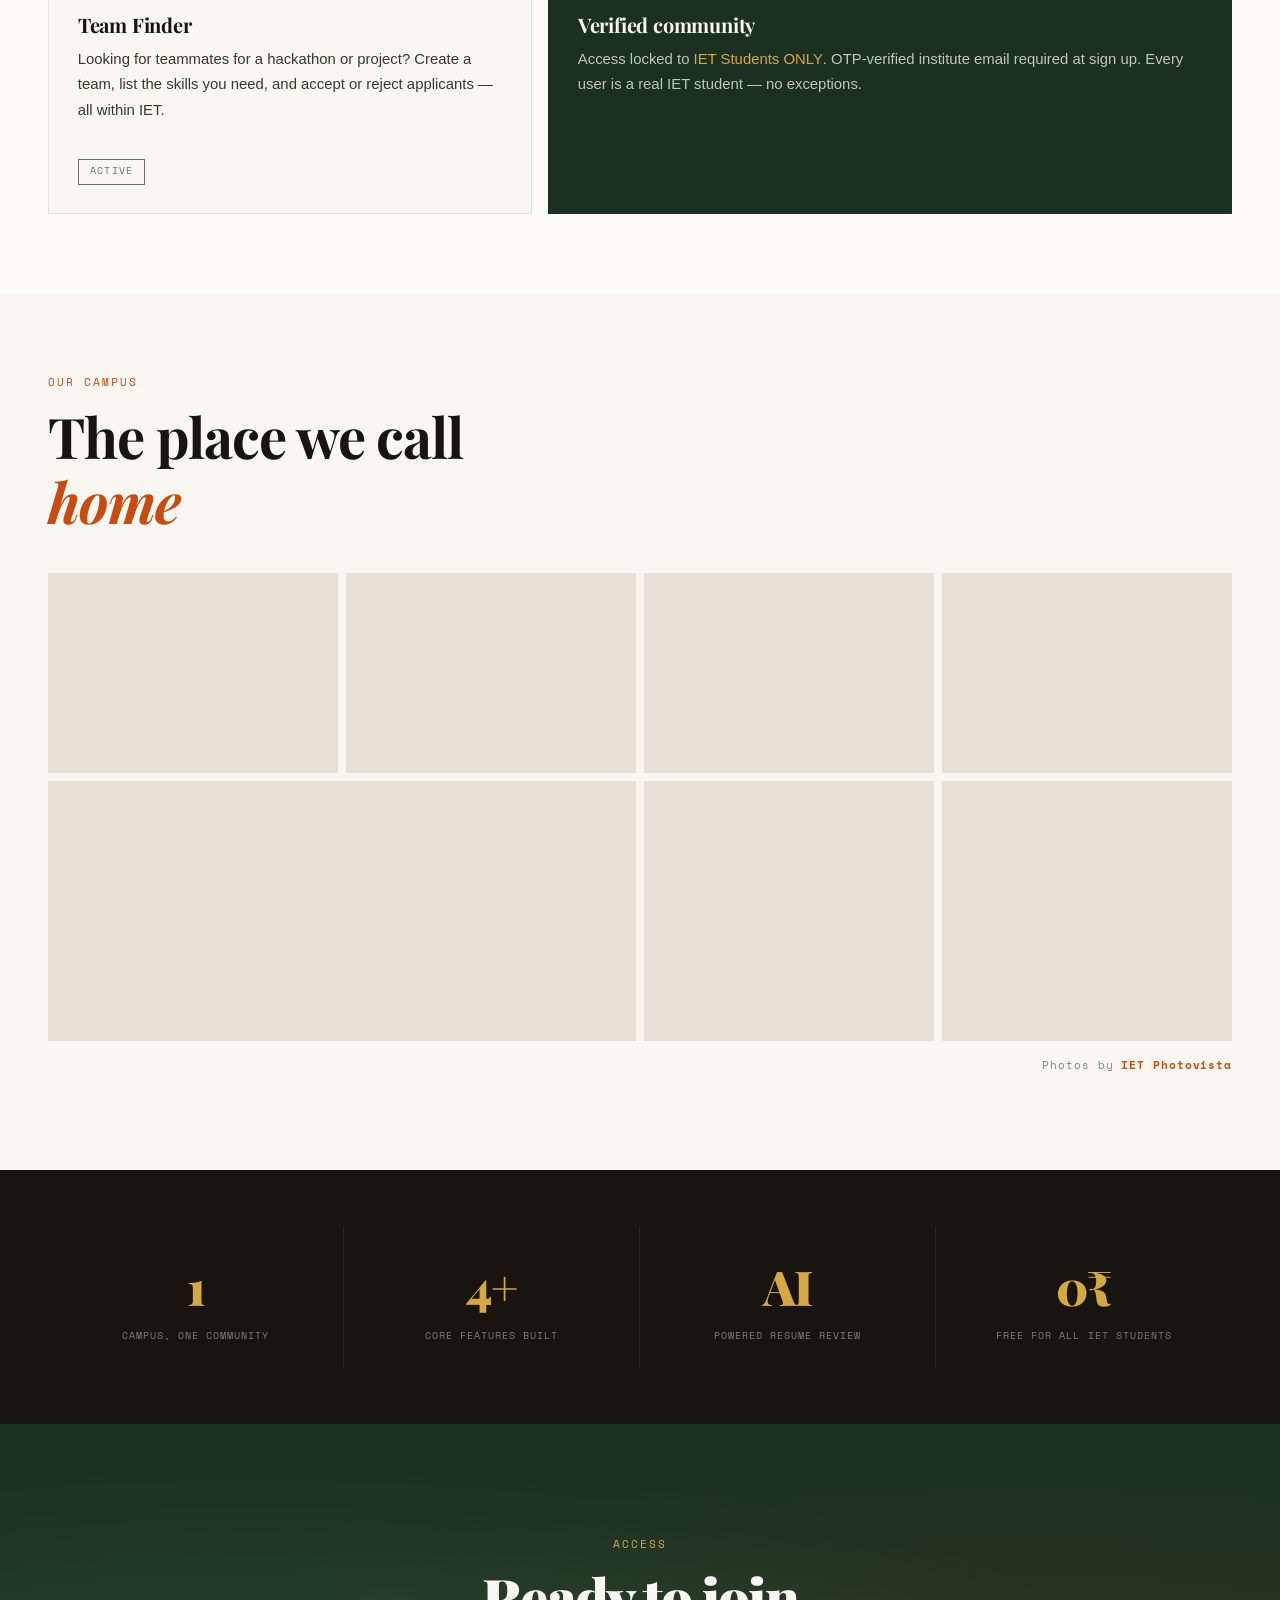
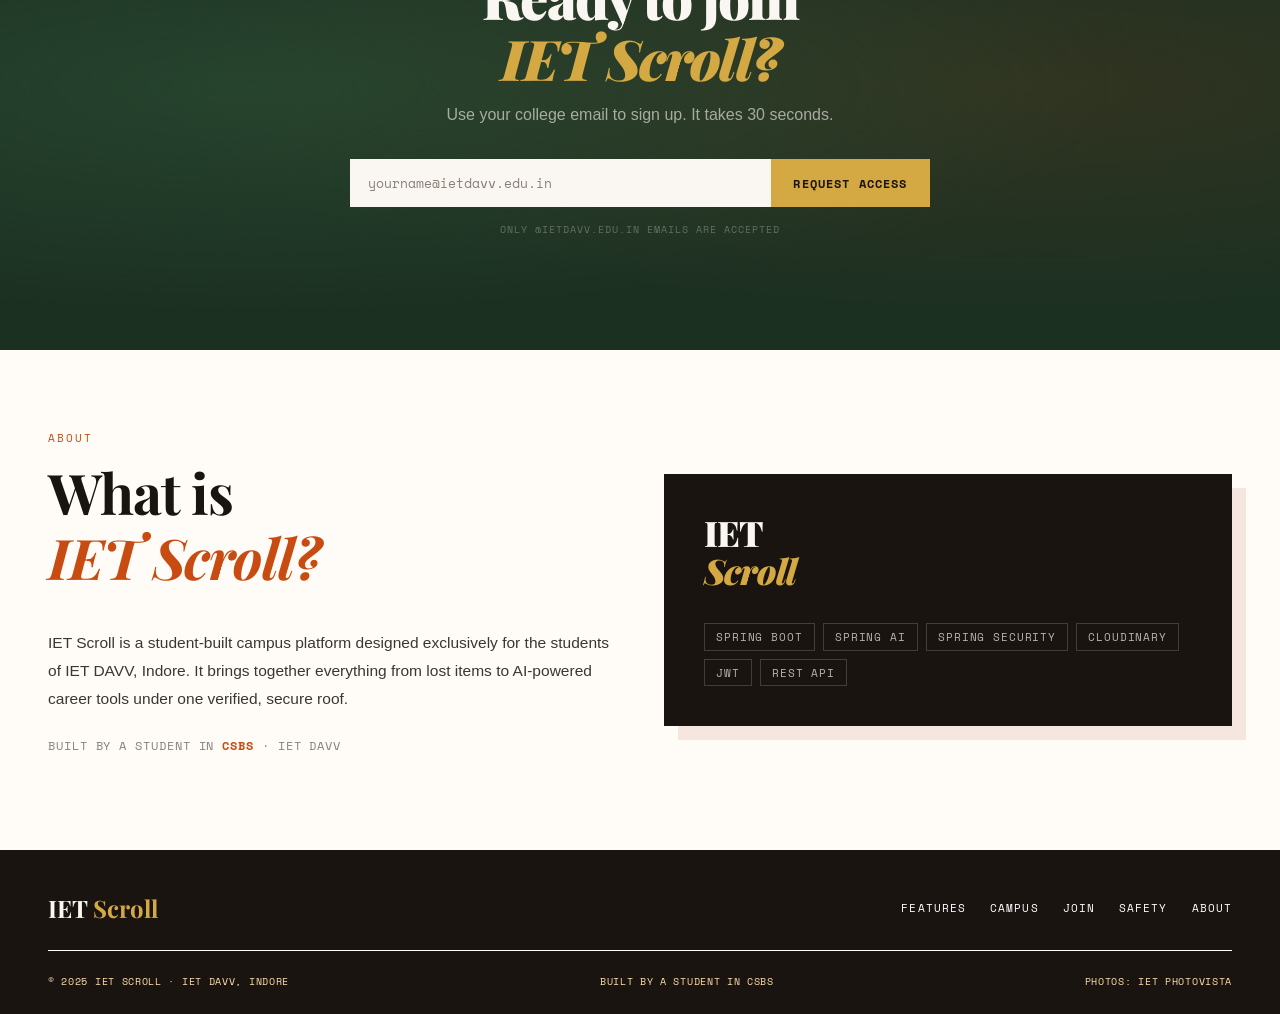
==== commit 8a348cb8: "fixed minor bugs" ====
--- a/src/main/resources/static/index.html
+++ b/src/main/resources/static/index.html
@@ -58,8 +58,7 @@
 						<em>IET DAVV</em><br />
 						in one place.
 					</h1>
-					<p class="hero-sub">Lost &amp; found, marketplace, study resources, AI resume review — built
-						exclusively for IET students.</p>
+					<p class="hero-sub">Lost &amp; found, team finder, AI resume review — built exclusively for IET students.</p>
 					<div class="hero-actions d-flex flex-wrap gap-3">
 						<a href="#join" class="btn-primary-custom">Join with college email</a>
 						<a href="#features" class="btn-ghost-custom">See features ↓</a>
@@ -75,15 +74,15 @@
 	<div class="marquee-wrap">
 		<div class="marquee-track">
 			<span>Lost &amp; Found</span><span class="dot">◆</span>
-			<span>Campus Marketplace</span><span class="dot">◆</span>
-			<span>Study Resources</span><span class="dot">◆</span>
+			<span>Team Finder</span><span class="dot">◆</span>
 			<span>AI Resume Review</span><span class="dot">◆</span>
 			<span>IET Students ONLY</span><span class="dot">◆</span>
+			<span>OTP Verified</span><span class="dot">◆</span>
 			<span>Lost &amp; Found</span><span class="dot">◆</span>
-			<span>Campus Marketplace</span><span class="dot">◆</span>
-			<span>Study Resources</span><span class="dot">◆</span>
+			<span>Team Finder</span><span class="dot">◆</span>
 			<span>AI Resume Review</span><span class="dot">◆</span>
 			<span>IET Students ONLY</span><span class="dot">◆</span>
+			<span>OTP Verified</span><span class="dot">◆</span>
 		</div>
 	</div>
 
@@ -99,8 +98,7 @@
 					<div class="feat-card h-100">
 						<div class="feat-icon">🔍</div>
 						<h3>Lost &amp; Found</h3>
-						<p>Post lost items, browse found ones. Campus-verified reports so you always know it's a real
-							IET student.</p>
+						<p>Report lost or found items with image moderation built in. Campus-verified posts so you always know it's a real IET student.</p>
 						<div class="feat-tag">Active</div>
 					</div>
 				</div>
@@ -109,36 +107,25 @@
 					<div class="feat-card feat-accent h-100">
 						<div class="feat-icon">🤖</div>
 						<h3>AI Resume Review</h3>
-						<p>Get instant rating, keyword gaps, and formatting feedback — free for all IET students.</p>
+						<p>Upload your resume and get instant scoring, missing keywords, project suggestions, and role-specific feedback — free for all IET students.</p>
 						<div class="feat-tag">Live</div>
 					</div>
 				</div>
 
-				<div class="col-12 col-sm-6 col-lg-4">
+				<div class="col-12 col-md-5">
 					<div class="feat-card h-100">
-						<div class="feat-icon">🛍️</div>
-						<h3>Campus Marketplace</h3>
-						<p>Buy and sell books, lab coats, electronics — only with verified college emails. No outsiders.
-						</p>
-						<div class="feat-tag">Coming soon</div>
-					</div>
-				</div>
-
-				<div class="col-12 col-sm-6 col-lg-4">
-					<div class="feat-card h-100">
-						<div class="feat-icon">📚</div>
-						<h3>Study Resource Hub</h3>
-						<p>Notes, PYQs, lab manuals — filtered by branch and semester. Upload, rate, and download.</p>
-						<div class="feat-tag">Coming soon</div>
-					</div>
-				</div>
-
-				<div class="col-12 col-lg-4">
+						<div class="feat-icon">🤝</div>
+						<h3>Team Finder</h3>
+						<p>Looking for teammates for a hackathon or project? Create a team, list the skills you need, and accept or reject applicants — all within IET.</p>
+						<div class="feat-tag">Active</div>
+					</div>
+				</div>
+
+				<div class="col-12 col-md-7">
 					<div class="feat-card feat-dark h-100">
 						<div class="feat-icon">🔐</div>
 						<h3>Verified community</h3>
-						<p>Access locked to <strong>IET Students ONLY</strong>. Every user is a real IET student — no
-							exceptions.</p>
+						<p>Access locked to <strong>IET Students ONLY</strong>. OTP-verified institute email required at sign up. Every user is a real IET student — no exceptions.</p>
 					</div>
 				</div>
 
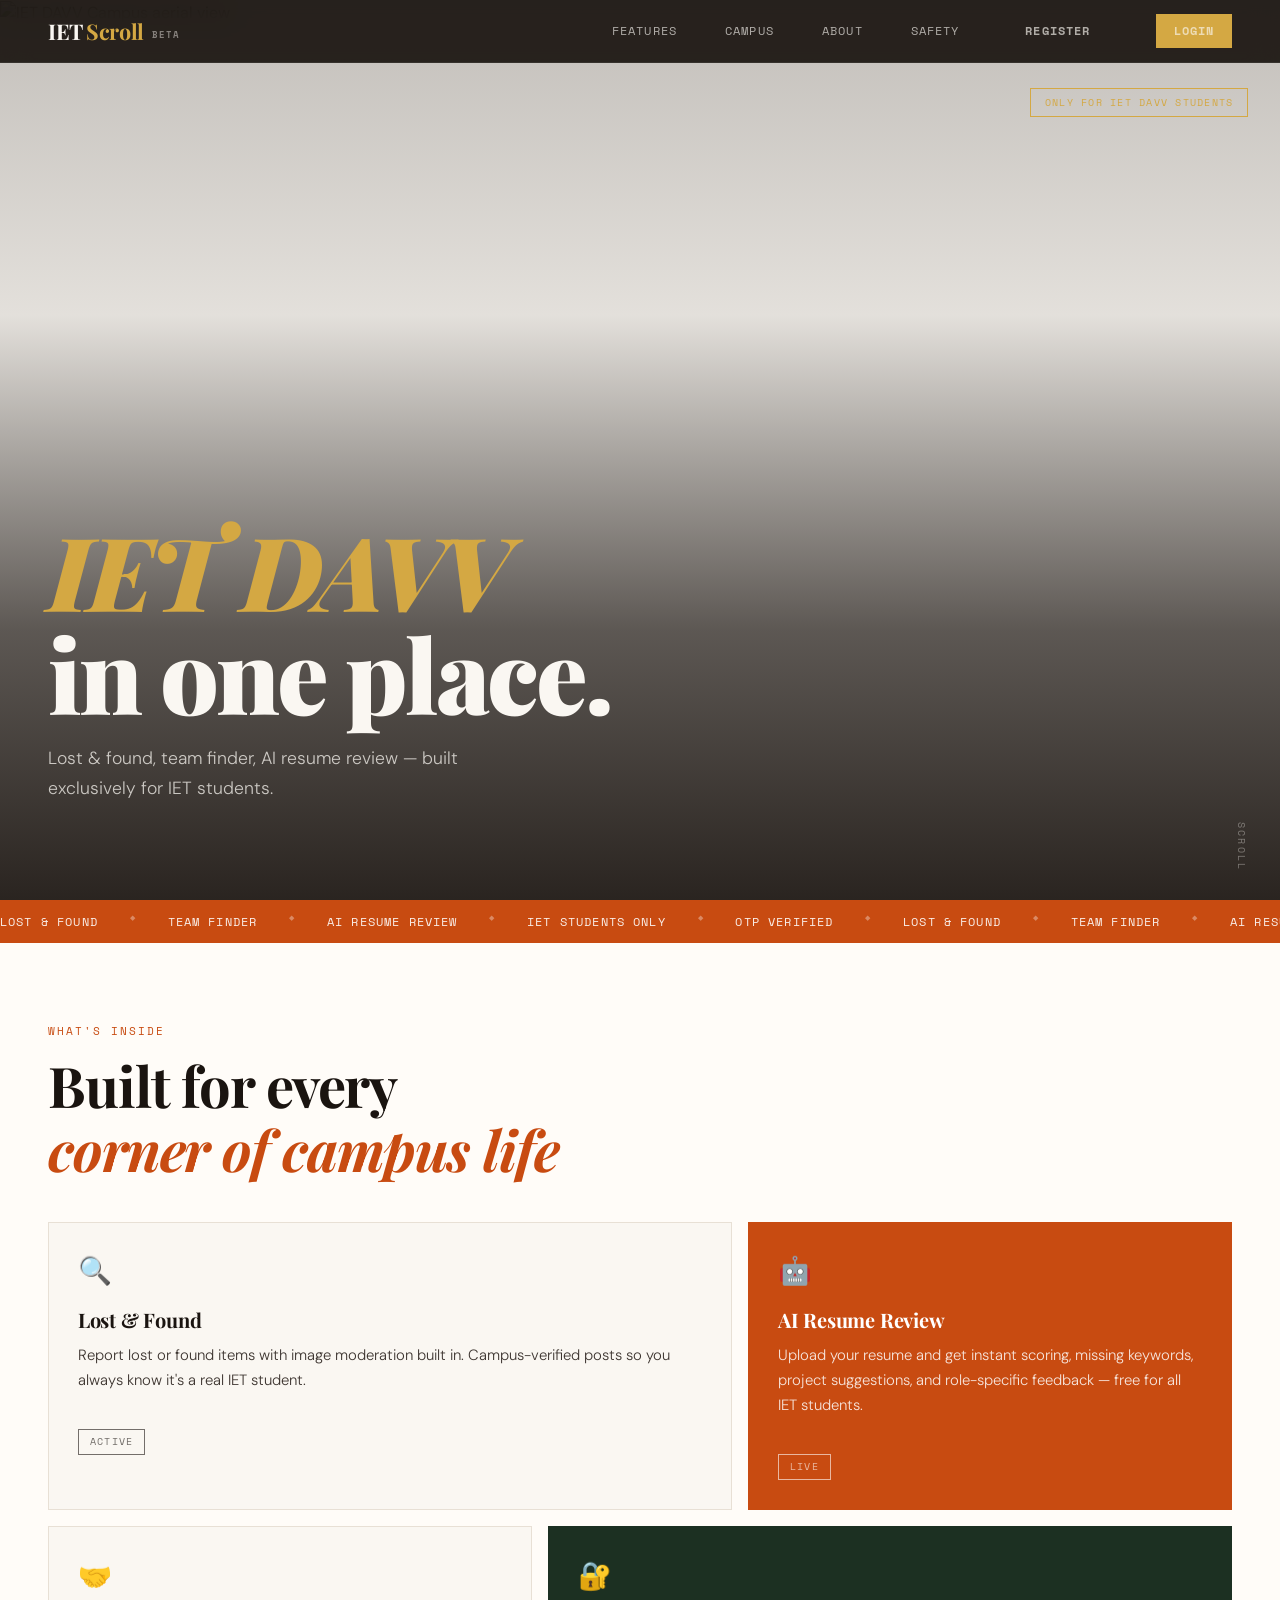
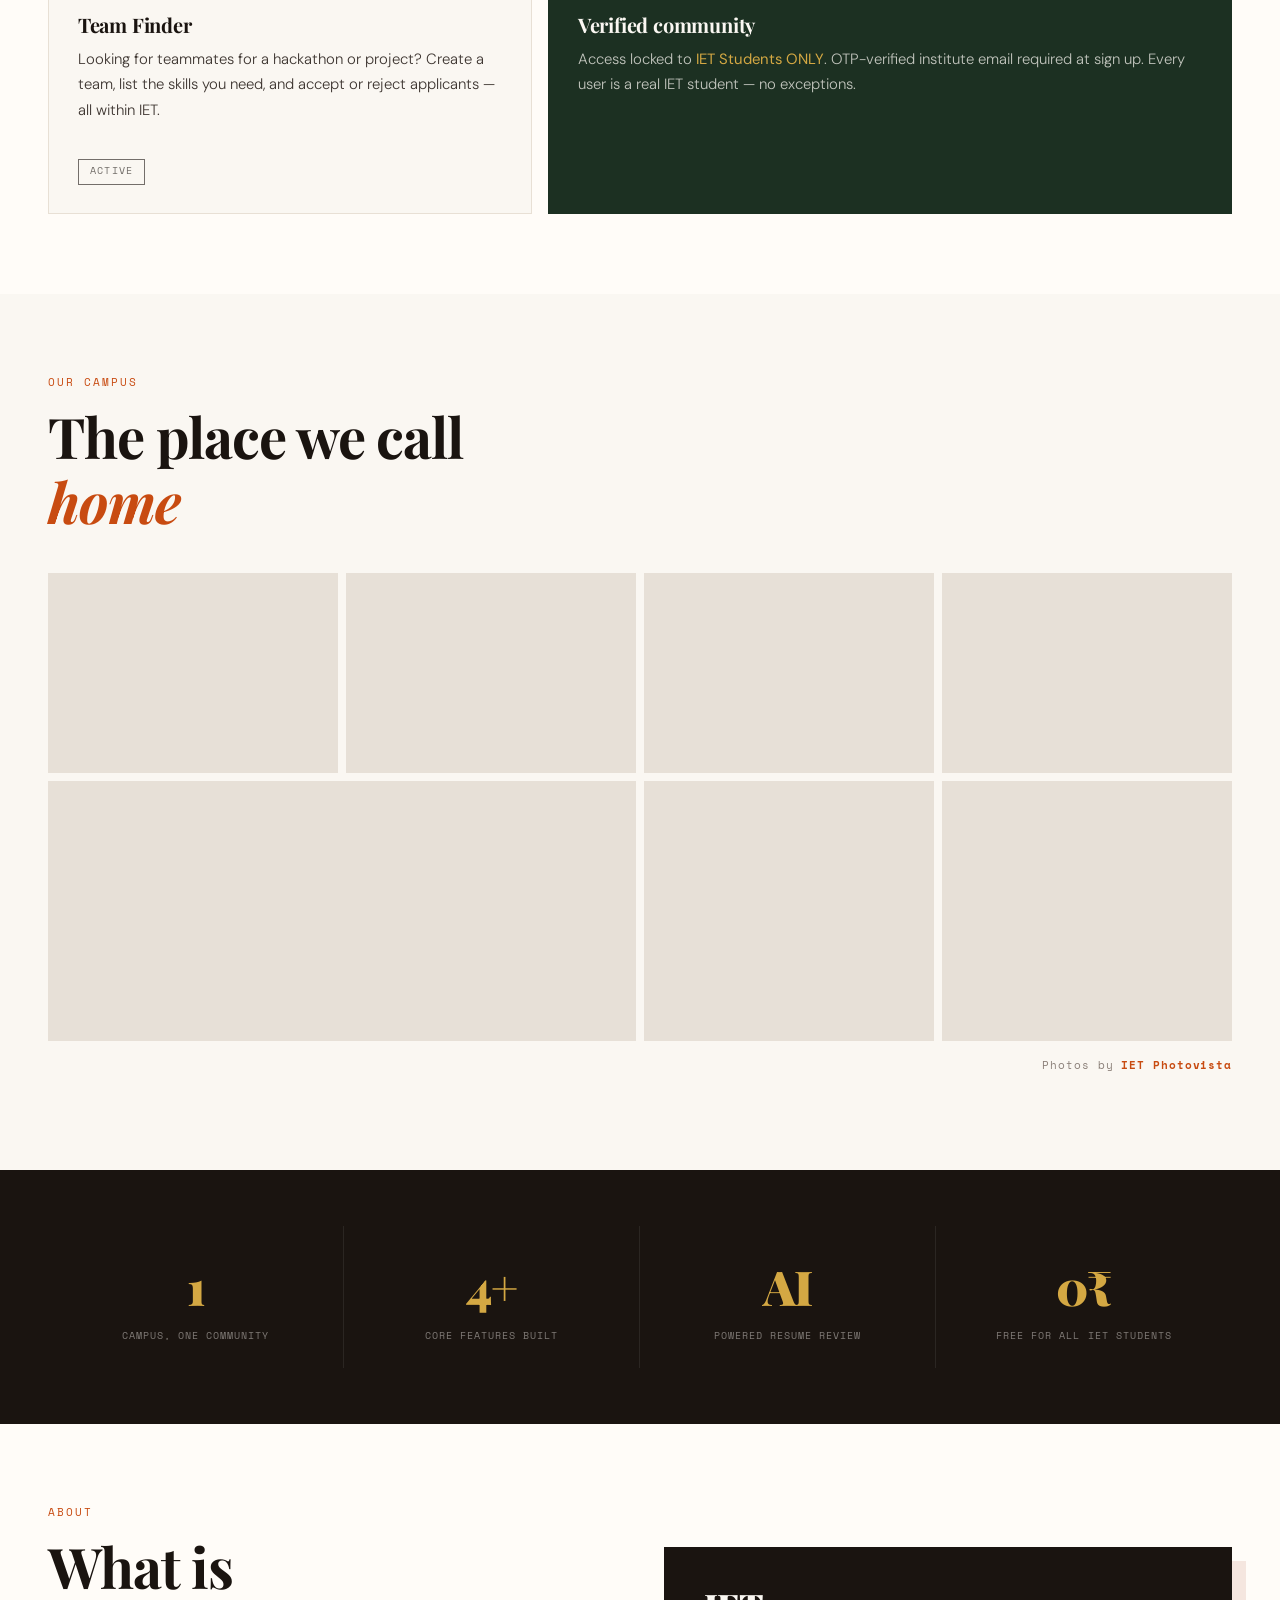
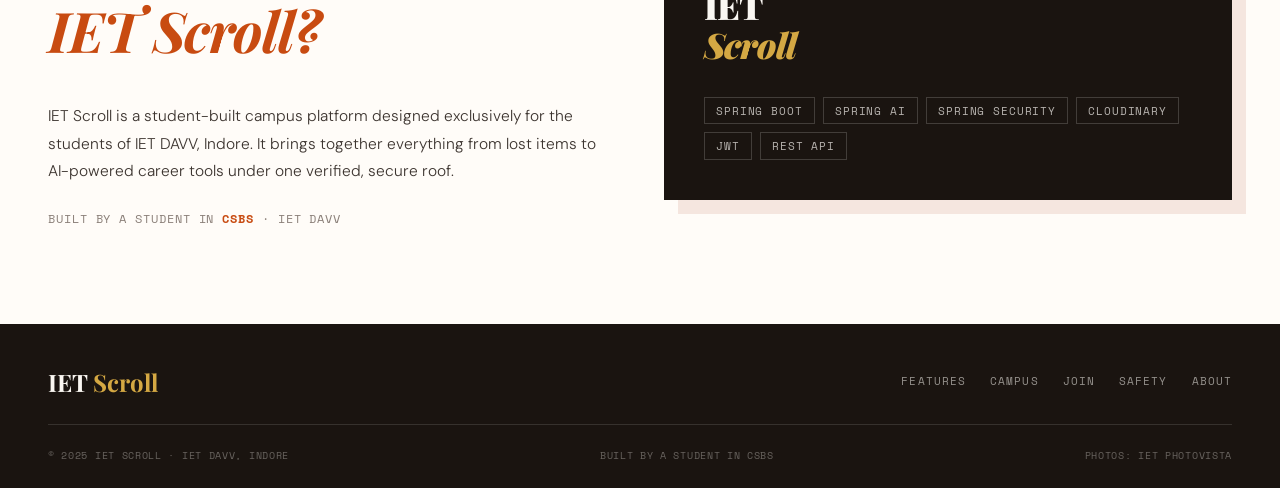
==== commit 8c614a5b: "UI adding" ====
--- a/src/main/resources/static/index.html
+++ b/src/main/resources/static/index.html
@@ -59,10 +59,6 @@
 						in one place.
 					</h1>
 					<p class="hero-sub">Lost &amp; found, team finder, AI resume review — built exclusively for IET students.</p>
-					<div class="hero-actions d-flex flex-wrap gap-3">
-						<a href="#join" class="btn-primary-custom">Join with college email</a>
-						<a href="#features" class="btn-ghost-custom">See features ↓</a>
-					</div>
 				</div>
 			</div>
 		</div>
@@ -212,25 +208,6 @@
 		</div>
 	</section>
 
-	<!-- JOIN CTA -->
-	<section class="join-section" id="join">
-		<div class="join-bg"></div>
-		<div class="container-fluid px-3 px-md-5 position-relative" style="z-index:2;">
-			<div class="row justify-content-center text-center">
-				<div class="col-12 col-md-9 col-lg-6">
-					<div class="section-label light">Access</div>
-					<h2 class="join-title">Ready to join<br /><em>IET Scroll?</em></h2>
-					<p class="join-sub">Use your college email to sign up. It takes 30 seconds.</p>
-					<div class="join-form d-flex flex-column flex-sm-row">
-						<input type="email" placeholder="yourname@ietdavv.edu.in" class="join-input" />
-						<button type="button" class="join-btn">Request Access</button>
-					</div>
-					<span class="join-note d-block mt-3">Only @ietdavv.edu.in emails are accepted</span>
-				</div>
-			</div>
-		</div>
-	</section>
-
 	<!-- ABOUT -->
 	<section class="about-section" id="about">
 		<div class="container-fluid px-3 px-md-5">
--- a/src/main/resources/static/style.css
+++ b/src/main/resources/static/style.css
@@ -1,21 +1,27 @@
+/* =============================================
+   TOKENS
+   ============================================= */
 :root {
-  --cream:       #FAF7F2;
-  --warm-white:  #FFFCF8;
-  --ink:         #1A1410;
-  --ink-soft:    #3D3530;
-  --accent:      #C84B11;
-  --accent-light:#F5E6DF;
-  --accent-gold: #D4A843;
-  --green-dark:  #1C3022;
-  --green-mid:   #2E5438;
-  --muted:       #8A7F78;
-  --border:      #E8E0D5;
+  --cream:        #FAF7F2;
+  --warm-white:   #FFFCF8;
+  --ink:          #1A1410;
+  --ink-soft:     #3D3530;
+  --accent:       #C84B11;
+  --accent-light: #F5E6DF;
+  --accent-gold:  #D4A843;
+  --green-dark:   #1C3022;
+  --green-mid:    #2E5438;
+  --muted:        #8A7F78;
+  --border:       #E8E0D5;
 
   --font-display: 'Playfair Display', Georgia, serif;
   --font-body:    'DM Sans', sans-serif;
   --font-mono:    'Space Mono', monospace;
 }
 
+/* =============================================
+   RESET & BASE
+   ============================================= */
 *, *::before, *::after { box-sizing: border-box; margin: 0; padding: 0; }
 html { scroll-behavior: smooth; }
 
@@ -26,6 +32,9 @@
   overflow-x: hidden;
 }
 
+/* =============================================
+   NAV
+   ============================================= */
 .main-nav {
   background: rgba(26, 20, 16, 0.92) !important;
   backdrop-filter: blur(14px);
@@ -42,7 +51,6 @@
   letter-spacing: -0.02em;
   white-space: nowrap;
 }
-
 .main-nav-logo span  { color: var(--accent-gold); }
 .main-nav-logo small {
   font-family: var(--font-mono);
@@ -53,7 +61,6 @@
   margin-left: 4px;
 }
 
-/* hamburger custom lines */
 .main-nav-toggler {
   border: 1px solid rgba(255,255,255,0.25);
   padding: 6px 10px;
@@ -82,34 +89,34 @@
 }
 .main-nav-links a:hover { color: var(--cream); }
 
+.main-nav-cta-signup {
+  font-family: var(--font-mono);
+  font-size: 0.72rem;
+  font-weight: 700;
+  letter-spacing: 0.08em;
+  text-transform: uppercase;
+  color: var(--ink);
+  padding: 0.5rem 1.1rem;
+  text-decoration: none;
+  transition: background 0.2s;
+  white-space: nowrap;
+}
+
 .main-nav-cta-login {
   font-family: var(--font-mono);
   font-size: 0.72rem;
   font-weight: 700;
   letter-spacing: 0.08em;
   text-transform: uppercase;
-  color:var(--green-dark) ;
+  color: var(--green-dark);
   background: var(--accent-gold);
   padding: 0.5rem 1.1rem;
   text-decoration: none;
   transition: background 0.2s;
   white-space: nowrap;
 }
-.main-nav-cta-signup {
-  font-family: var(--font-mono);
-  font-size: 0.72rem;
-  font-weight: 700;
-  letter-spacing: 0.08em;
-  text-transform: uppercase;
-  color: var(--ink) ;
-  padding: 0.5rem 1.1rem;
-  text-decoration: none;
-  transition: background 0.2s;
-  white-space: nowrap;
-}
-.main-nav-cta:hover { background: #e8ba55; }
-
-/* mobile nav dropdown bg */
+.main-nav-cta-login:hover { background: #e8ba55; }
+
 @media (max-width: 991px) {
   .navbar-collapse {
     background: rgba(20, 15, 12, 0.97);
@@ -119,7 +126,9 @@
   }
 }
 
-
+/* =============================================
+   HERO
+   ============================================= */
 .hero-section {
   position: relative;
   min-height: 100vh;
@@ -251,6 +260,9 @@
   animation: pulse 2.2s ease-in-out infinite;
 }
 
+/* =============================================
+   MARQUEE
+   ============================================= */
 .marquee-wrap {
   background: var(--accent);
   padding: 0.8rem 0;
@@ -281,7 +293,6 @@
 /* =============================================
    SECTION COMMONS
    ============================================= */
-
 .section-label {
   font-family: var(--font-mono);
   font-size: 0.68rem;
@@ -306,7 +317,6 @@
 /* =============================================
    FEATURES
    ============================================= */
-
 .features-section {
   padding: 5rem 0;
   background: var(--warm-white);
@@ -335,10 +345,10 @@
   border-color: var(--green-dark);
   color: var(--cream);
 }
-.feat-card.feat-dark p    { color: rgba(250,247,242,0.75); }
+.feat-card.feat-dark p      { color: rgba(250,247,242,0.75); }
 .feat-card.feat-dark strong { color: var(--accent-gold); }
 
-.feat-icon  { font-size: 1.7rem; margin-bottom: 1rem; display: block; }
+.feat-icon { font-size: 1.7rem; margin-bottom: 1rem; display: block; }
 .feat-card h3 {
   font-family: var(--font-display);
   font-size: 1.25rem;
@@ -368,7 +378,6 @@
 /* =============================================
    CAMPUS GALLERY
    ============================================= */
-
 .campus-section {
   padding: 5rem 0;
   background: var(--cream);
@@ -388,12 +397,10 @@
   position: relative;
   z-index: 2;
 }
-
-/* taller slots for the second row */
 .campus-img.campus-tall { height: 260px; }
 
 @media (max-width: 575px) {
-  .campus-img        { height: 160px; }
+  .campus-img             { height: 160px; }
   .campus-img.campus-tall { height: 200px; }
 }
 
@@ -409,7 +416,6 @@
 /* =============================================
    STATS
    ============================================= */
-
 .stats-section {
   background: var(--ink);
   padding: 3.5rem 0;
@@ -420,11 +426,10 @@
   border-right: 1px solid rgba(255,255,255,0.08);
 }
 
-/* remove right border on last of each visual row */
-.col-6:nth-child(2n) .stat-item  { border-right: none; }
+.col-6:nth-child(2n) .stat-item { border-right: none; }
 @media (min-width: 768px) {
-  .col-6:nth-child(2n) .stat-item  { border-right: 1px solid rgba(255,255,255,0.08); }
-  .col-md-3:last-child .stat-item  { border-right: none; }
+  .col-6:nth-child(2n) .stat-item { border-right: 1px solid rgba(255,255,255,0.08); }
+  .col-md-3:last-child .stat-item { border-right: none; }
 }
 
 .stat-num {
@@ -446,7 +451,6 @@
 /* =============================================
    JOIN CTA
    ============================================= */
-
 .join-section {
   position: relative;
   padding: 7rem 0;
@@ -511,7 +515,6 @@
 }
 .join-btn:hover { background: #e8ba55; }
 
-/* stack on mobile */
 @media (max-width: 575px) {
   .join-input { border-bottom: 1px solid var(--border); }
 }
@@ -527,7 +530,6 @@
 /* =============================================
    ABOUT
    ============================================= */
-
 .about-section {
   padding: 5rem 0;
   background: var(--warm-white);
@@ -551,9 +553,7 @@
 }
 .about-credit-text strong { color: var(--accent); }
 
-.about-card-wrap {
-  position: relative;
-}
+.about-card-wrap { position: relative; }
 .about-card-wrap::before {
   content: '';
   position: absolute;
@@ -596,14 +596,16 @@
   padding: 0.3rem 0.7rem;
 }
 
-
+/* =============================================
+   FOOTER
+   ============================================= */
 .site-footer {
   background: var(--ink);
   padding: 2.5rem 0 1.5rem;
 }
 
 .footer-top {
-  border-bottom: 1px solid white;
+  border-bottom: 1px solid rgba(255,255,255,0.12);
 }
 
 .footer-logo-text {
@@ -619,7 +621,7 @@
   font-size: 0.68rem;
   letter-spacing: 0.1em;
   text-transform: uppercase;
-  color: white;
+  color: rgba(250,247,242,0.55);
   text-decoration: none;
   transition: color 0.2s;
 }
@@ -630,13 +632,12 @@
   font-size: 0.62rem;
   letter-spacing: 0.07em;
   text-transform: uppercase;
-  color: navajowhite;
+  color: rgba(250,247,242,0.35);
 }
 
 /* =============================================
    ANIMATIONS
    ============================================= */
-
 @keyframes marquee {
   from { transform: translateX(0); }
   to   { transform: translateX(-50%); }
@@ -645,85 +646,4 @@
 @keyframes pulse {
   0%, 100% { opacity: 0.35; }
   50%       { opacity: 0.85; }
-}
-
-body {
-  margin: 0;
-  font-family: 'Segoe UI', sans-serif;
-  background: linear-gradient(135deg, #1c3022, #2e5438);
-  color: #1a1410;
-}
-
-.container {
-  height: 100vh;
-  display: flex;
-  justify-content: center;
-  align-items: center;
-}
-
-.card {
-  background: #fff;
-  padding: 35px;
-  width: 320px;
-  border-radius: 12px;
-  box-shadow: 0 15px 40px rgba(0,0,0,0.2);
-  text-align: center;
-}
-
-/* Logo */
-.logo {
-  margin: 0;
-  font-size: 26px;
-  font-weight: bold;
-}
-
-.logo span {
-  color: #C84B11;
-}
-
-/* Subtitle */
-.subtitle {
-  font-size: 14px;
-  color: #666;
-  margin-bottom: 20px;
-}
-
-/* Inputs */
-.card input,
-.card select {
-  width: 100%;
-  padding: 10px;
-  margin: 8px 0;
-  border: 1px solid #ddd;
-  border-radius: 6px;
-  outline: none;
-}
-
-/* Button */
-.card button {
-  width: 100%;
-  padding: 10px;
-  margin-top: 10px;
-  background: #C84B11;
-  color: white;
-  border: none;
-  border-radius: 6px;
-  cursor: pointer;
-  font-weight: bold;
-}
-
-.card button:hover {
-  background: #a63d0d;
-}
-
-/* Switch link */
-.switch {
-  margin-top: 15px;
-  font-size: 13px;
-}
-
-.switch a {
-  color: #C84B11;
-  text-decoration: none;
-  font-weight: bold;
 }
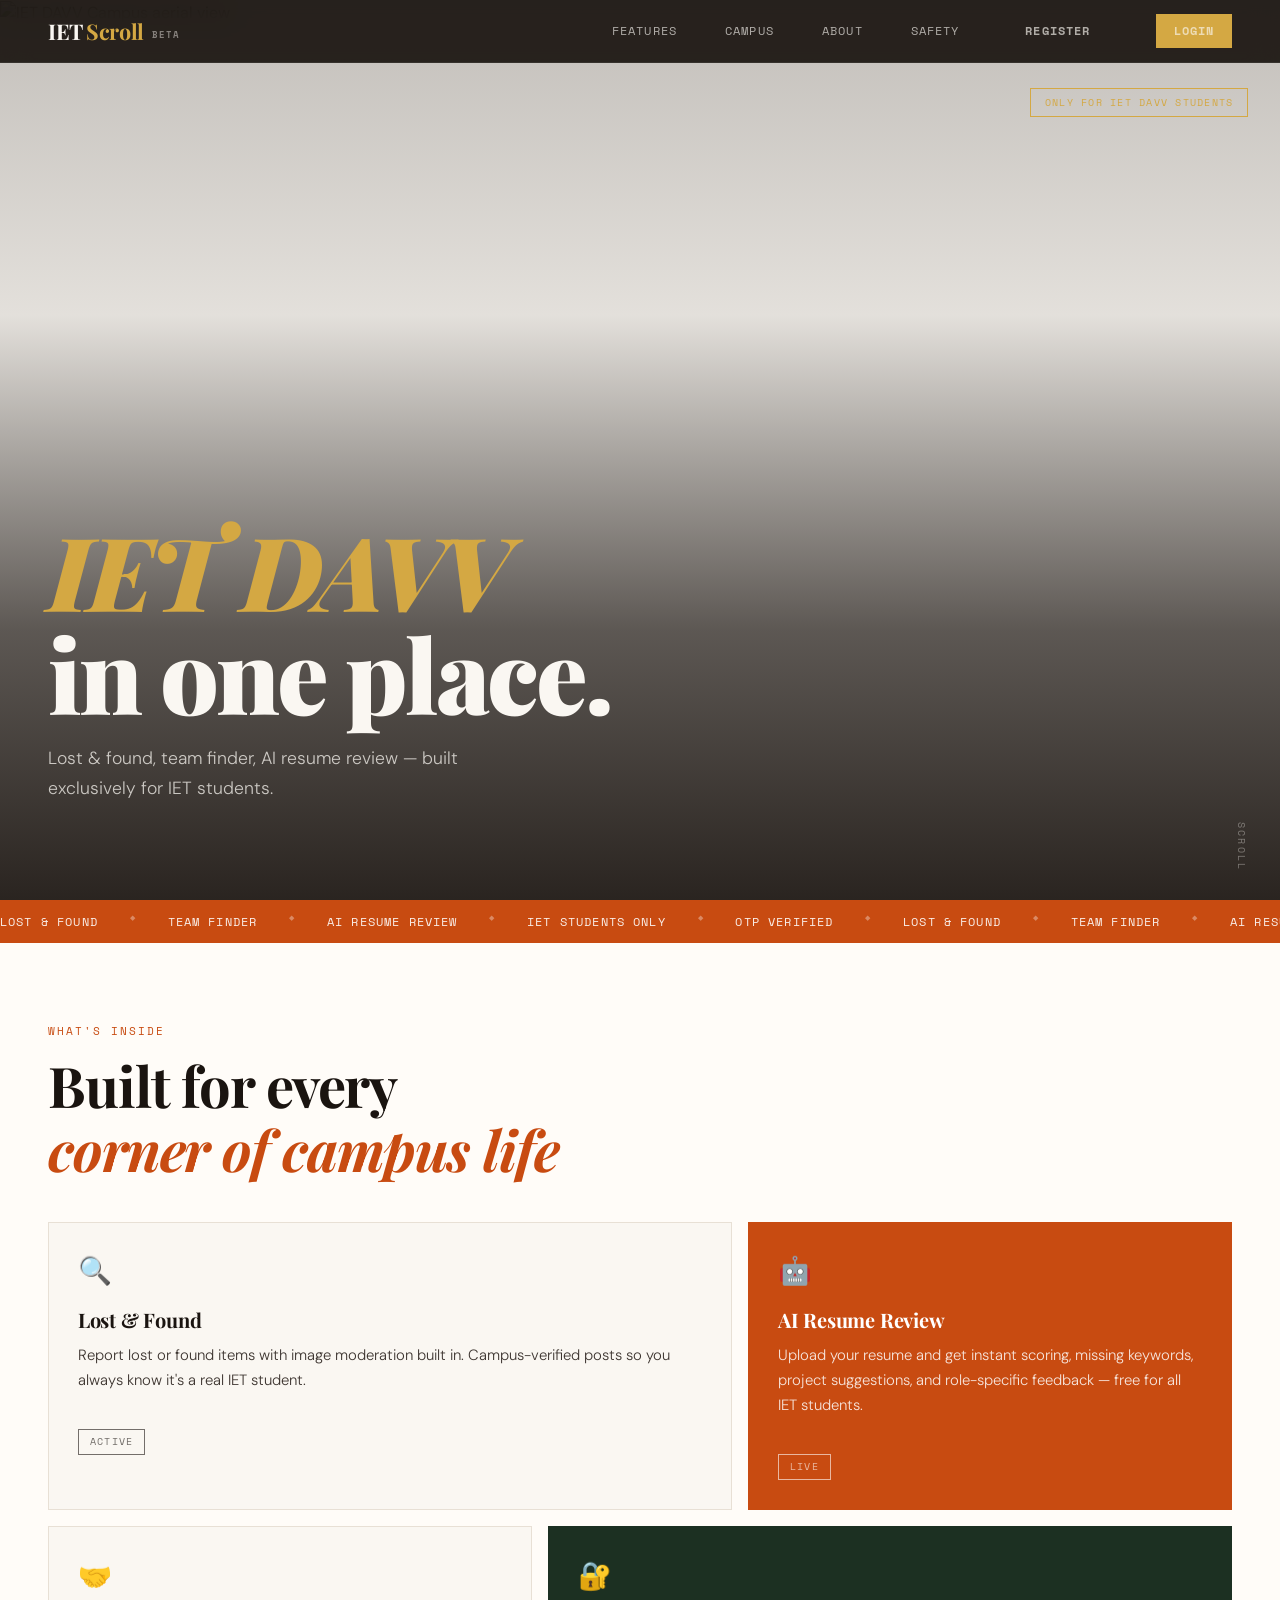
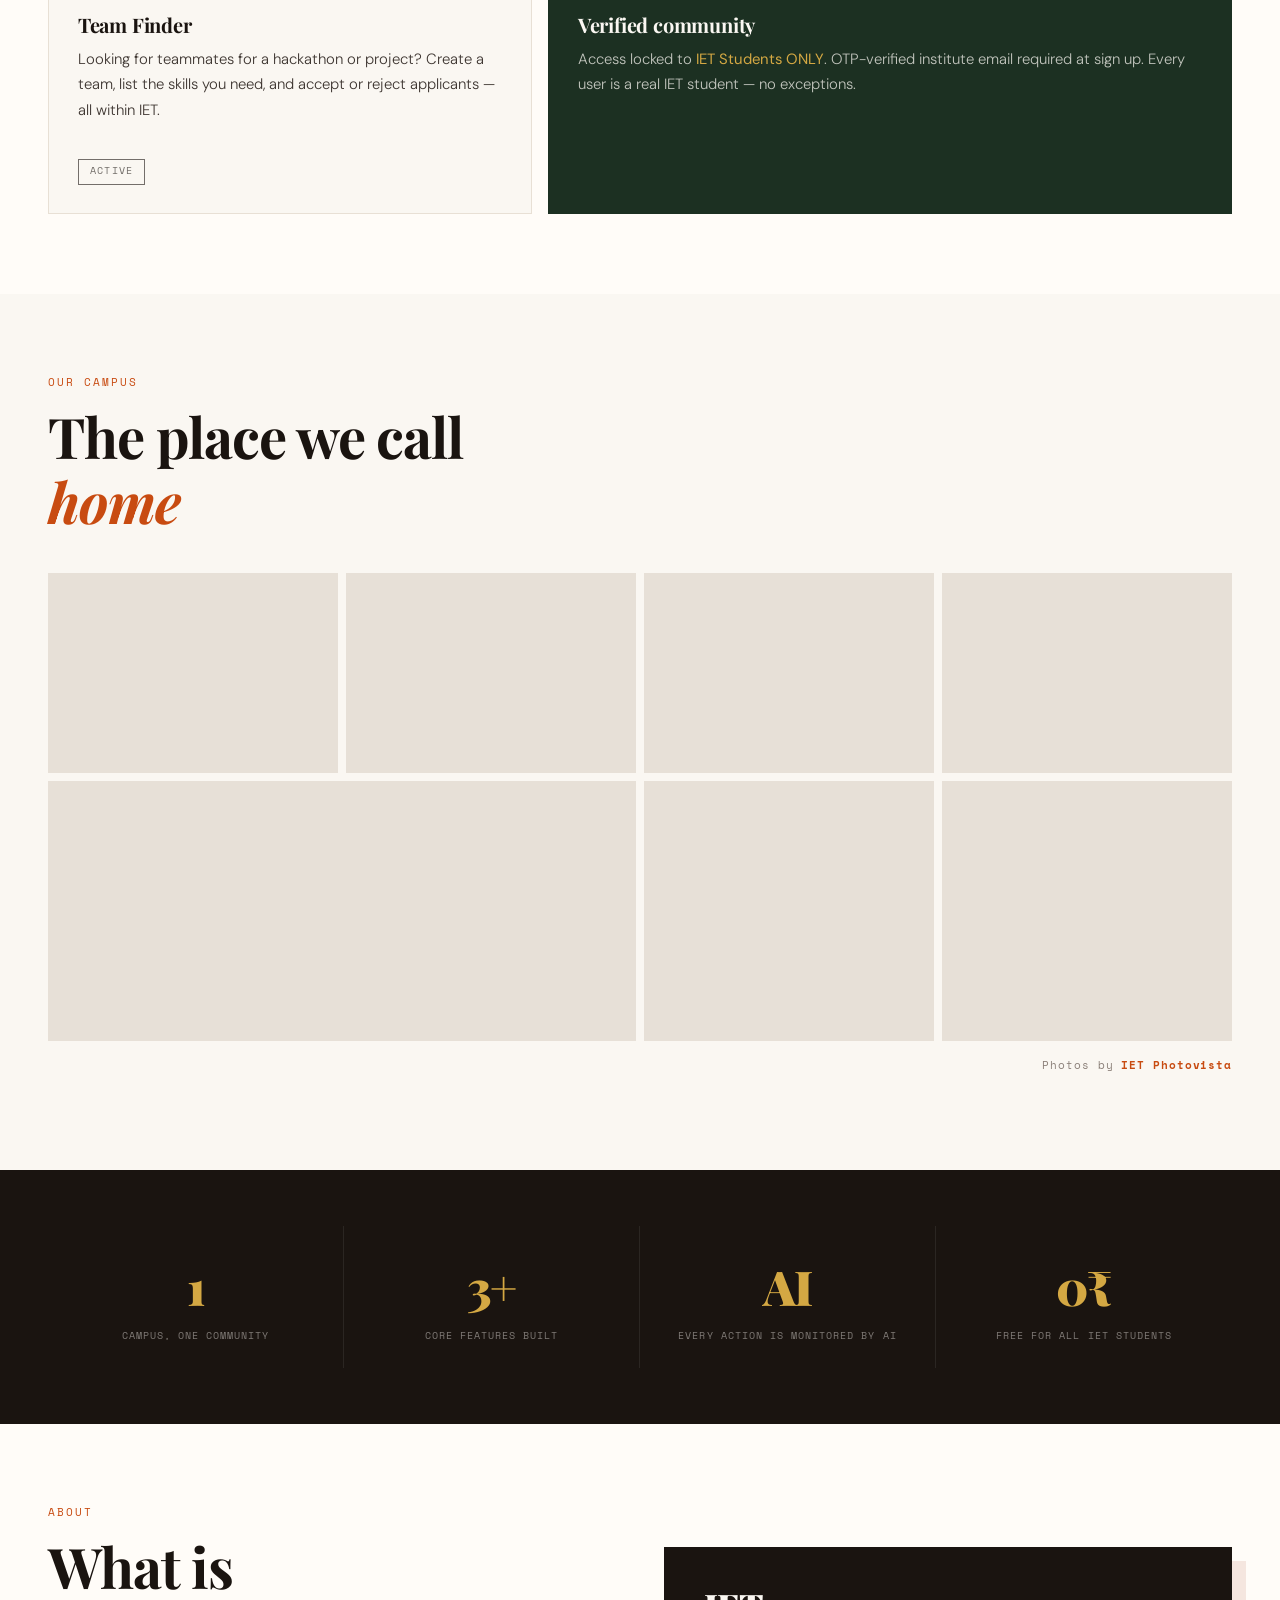
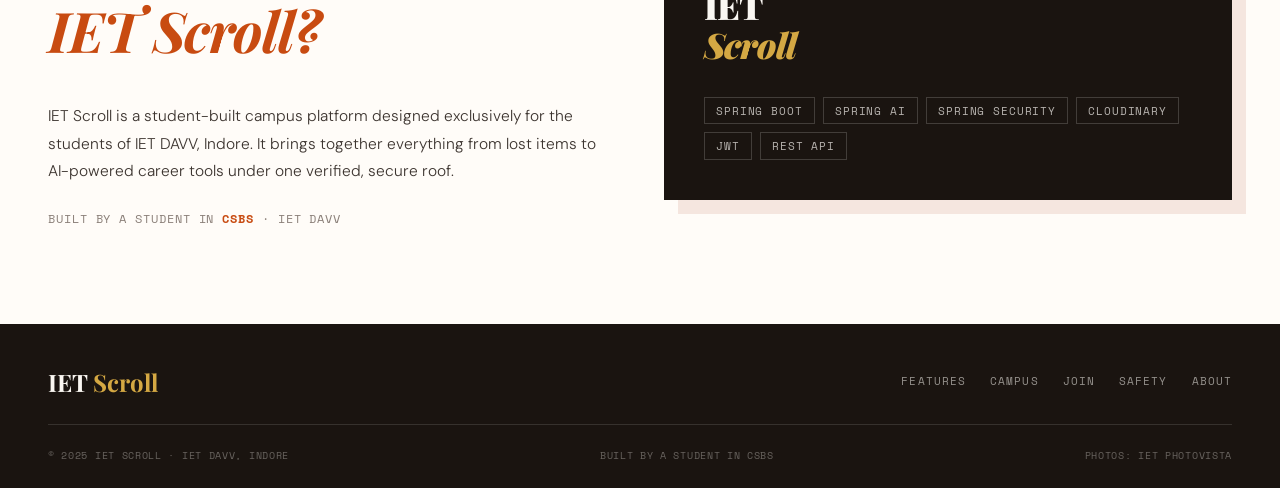
==== commit 60829a6d: "set some values" ====
--- a/src/main/resources/static/index.html
+++ b/src/main/resources/static/index.html
@@ -188,14 +188,14 @@
 				</div>
 				<div class="col-6 col-md-3">
 					<div class="stat-item">
-						<div class="stat-num">4+</div>
+						<div class="stat-num">3+</div>
 						<div class="stat-label">Core features built</div>
 					</div>
 				</div>
 				<div class="col-6 col-md-3">
 					<div class="stat-item">
 						<div class="stat-num">AI</div>
-						<div class="stat-label">Powered resume review</div>
+						<div class="stat-label">Every action is monitored by AI</div>
 					</div>
 				</div>
 				<div class="col-6 col-md-3">
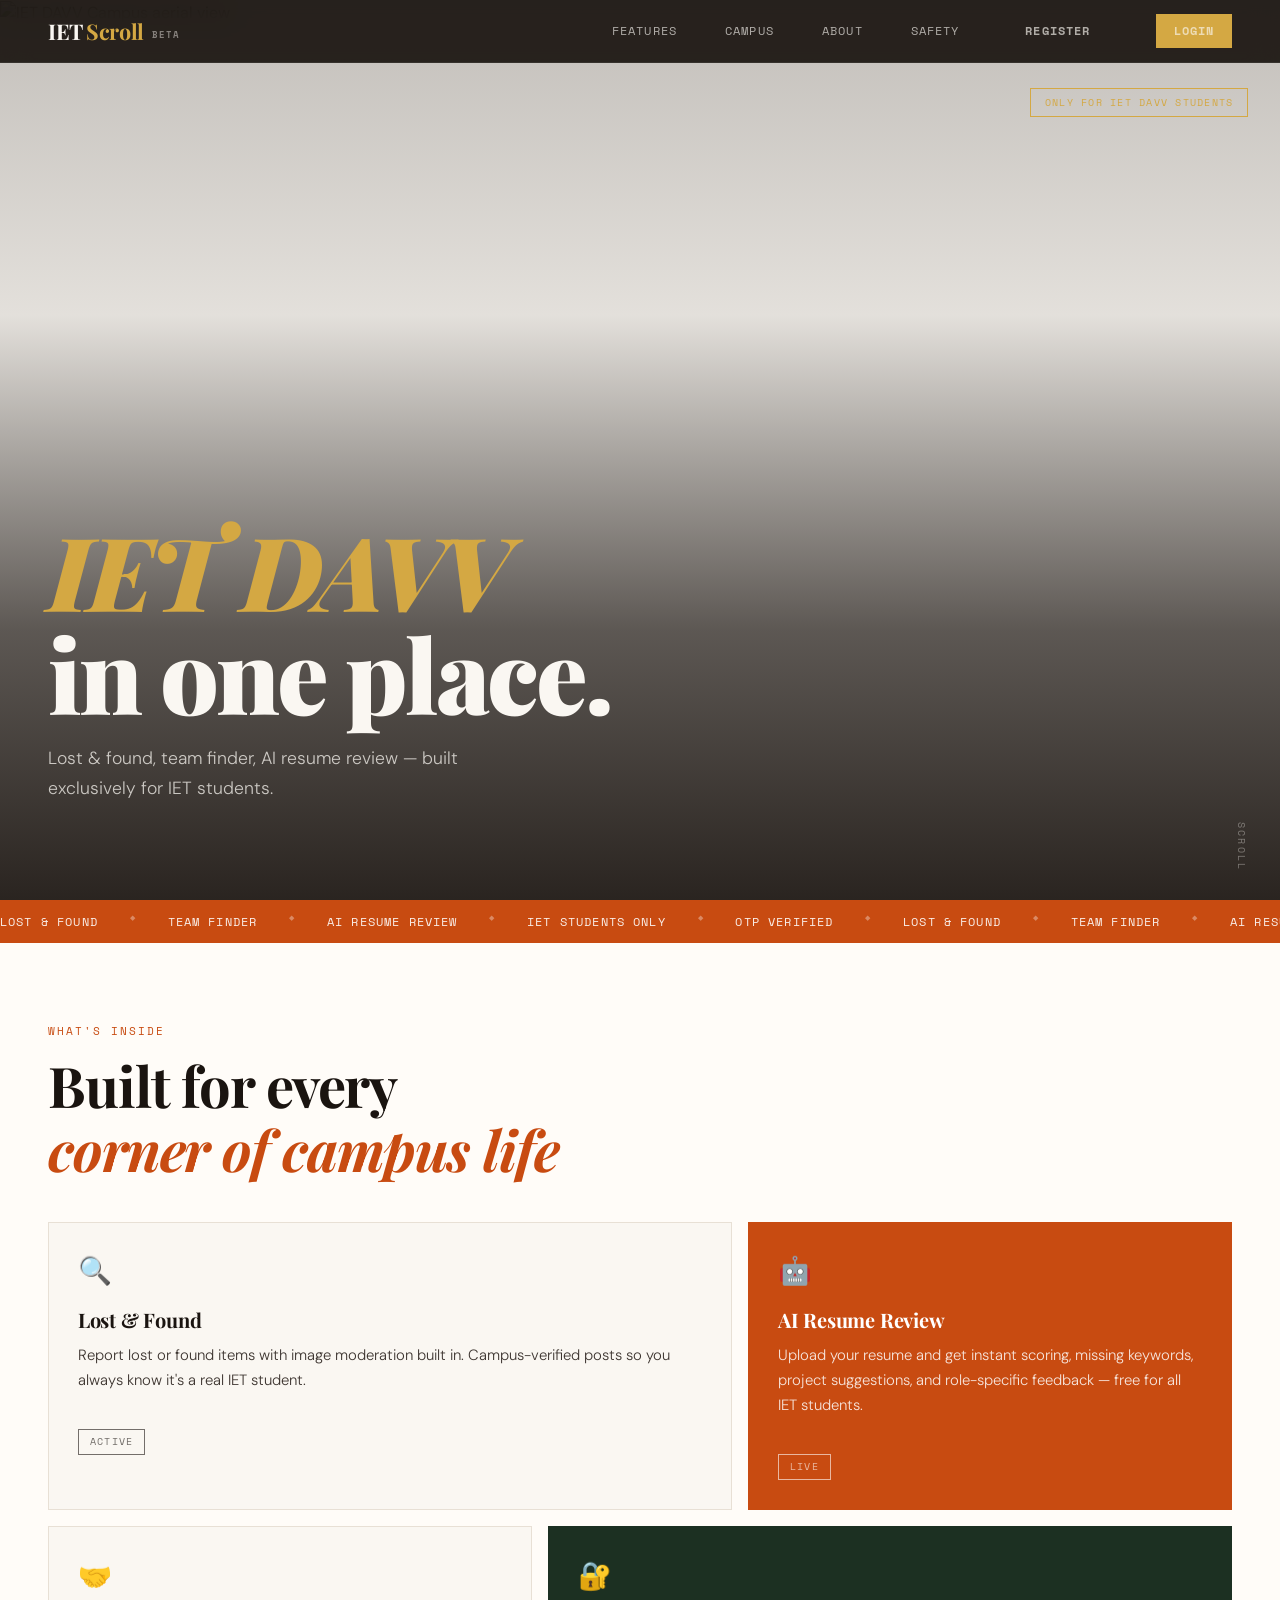
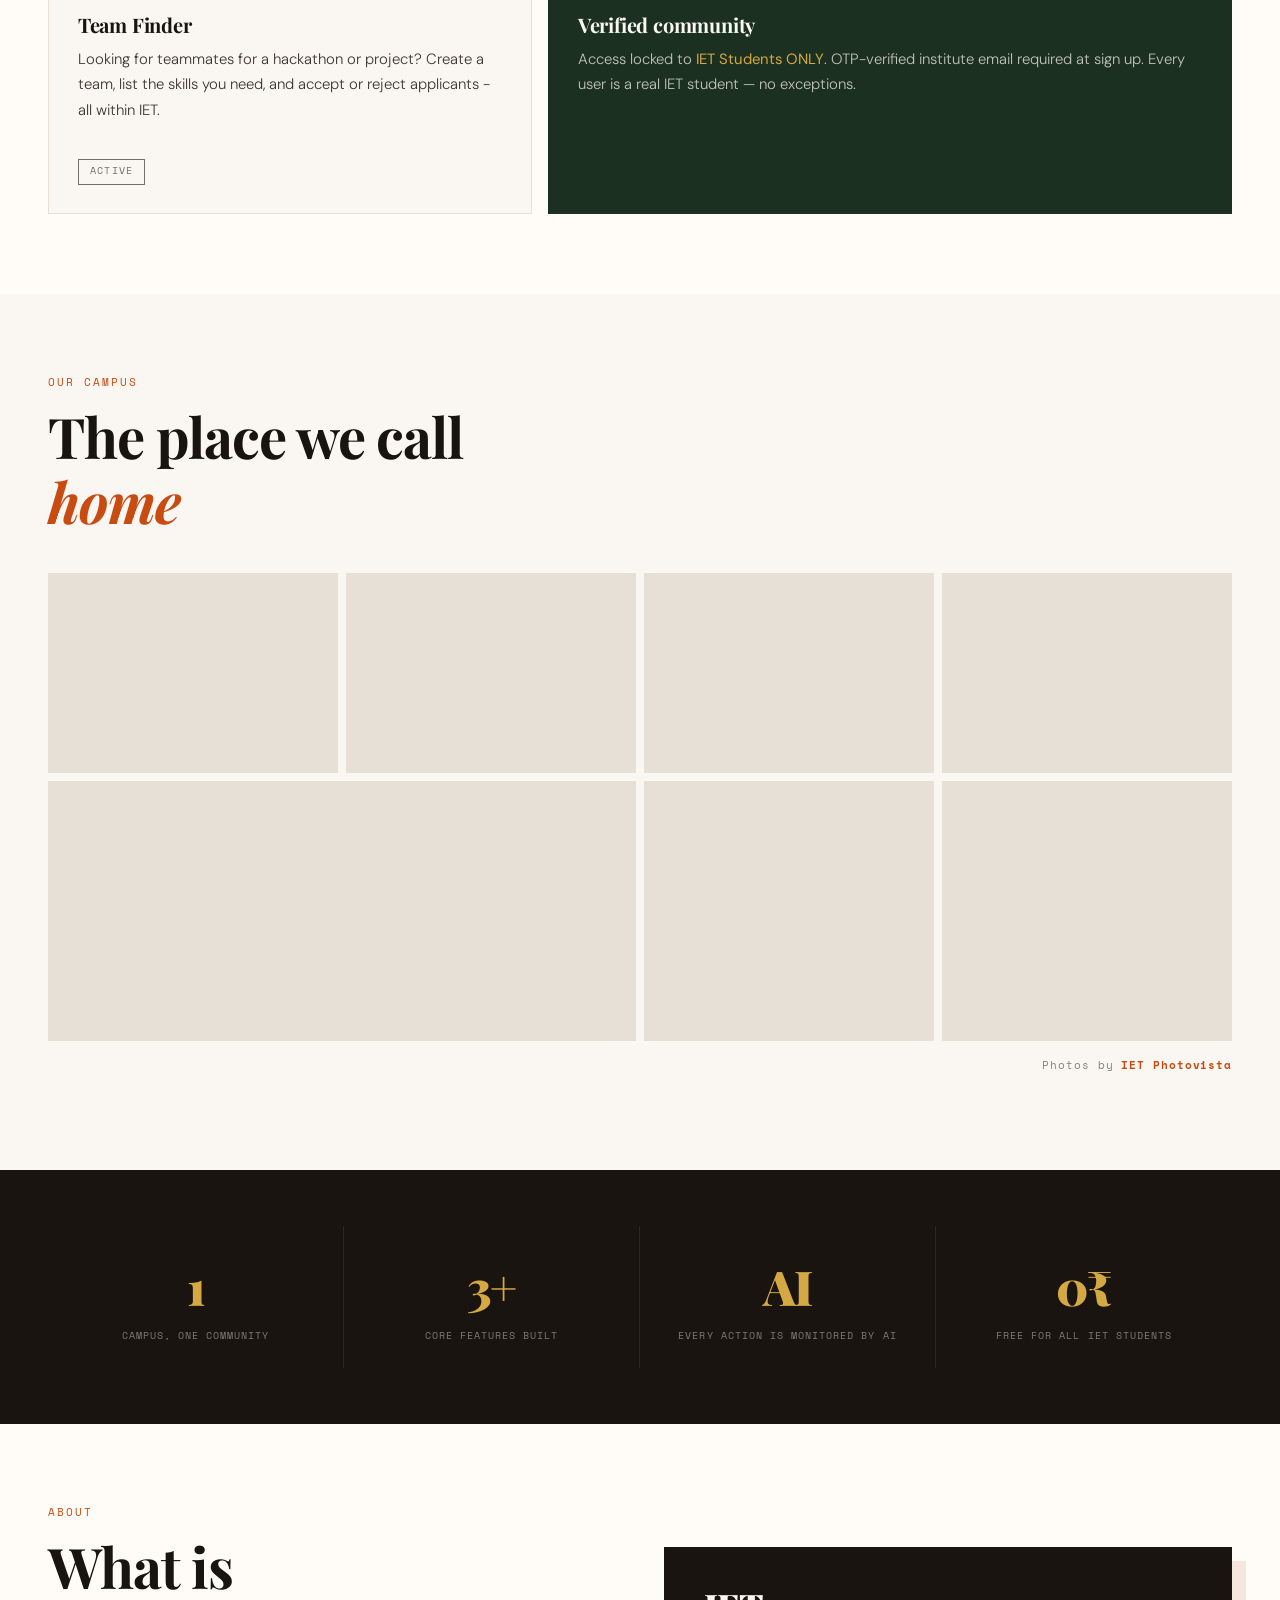
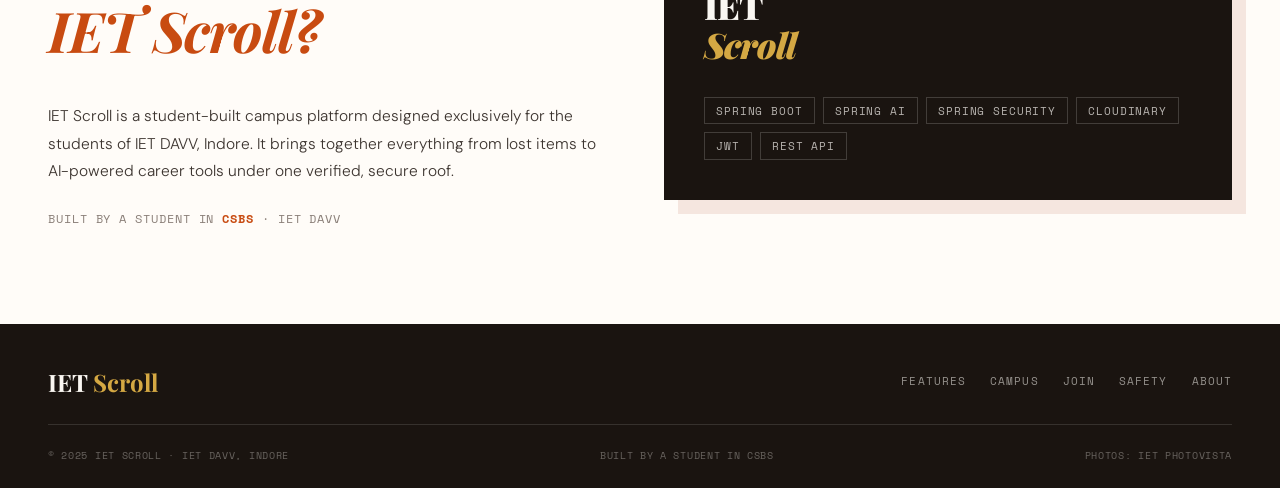
==== commit 15ca772d: "changes" ====
--- a/src/main/resources/static/index.html
+++ b/src/main/resources/static/index.html
@@ -112,7 +112,7 @@
 					<div class="feat-card h-100">
 						<div class="feat-icon">🤝</div>
 						<h3>Team Finder</h3>
-						<p>Looking for teammates for a hackathon or project? Create a team, list the skills you need, and accept or reject applicants — all within IET.</p>
+						<p>Looking for teammates for a hackathon or project? Create a team, list the skills you need, and accept or reject applicants - all within IET.</p>
 						<div class="feat-tag">Active</div>
 					</div>
 				</div>
